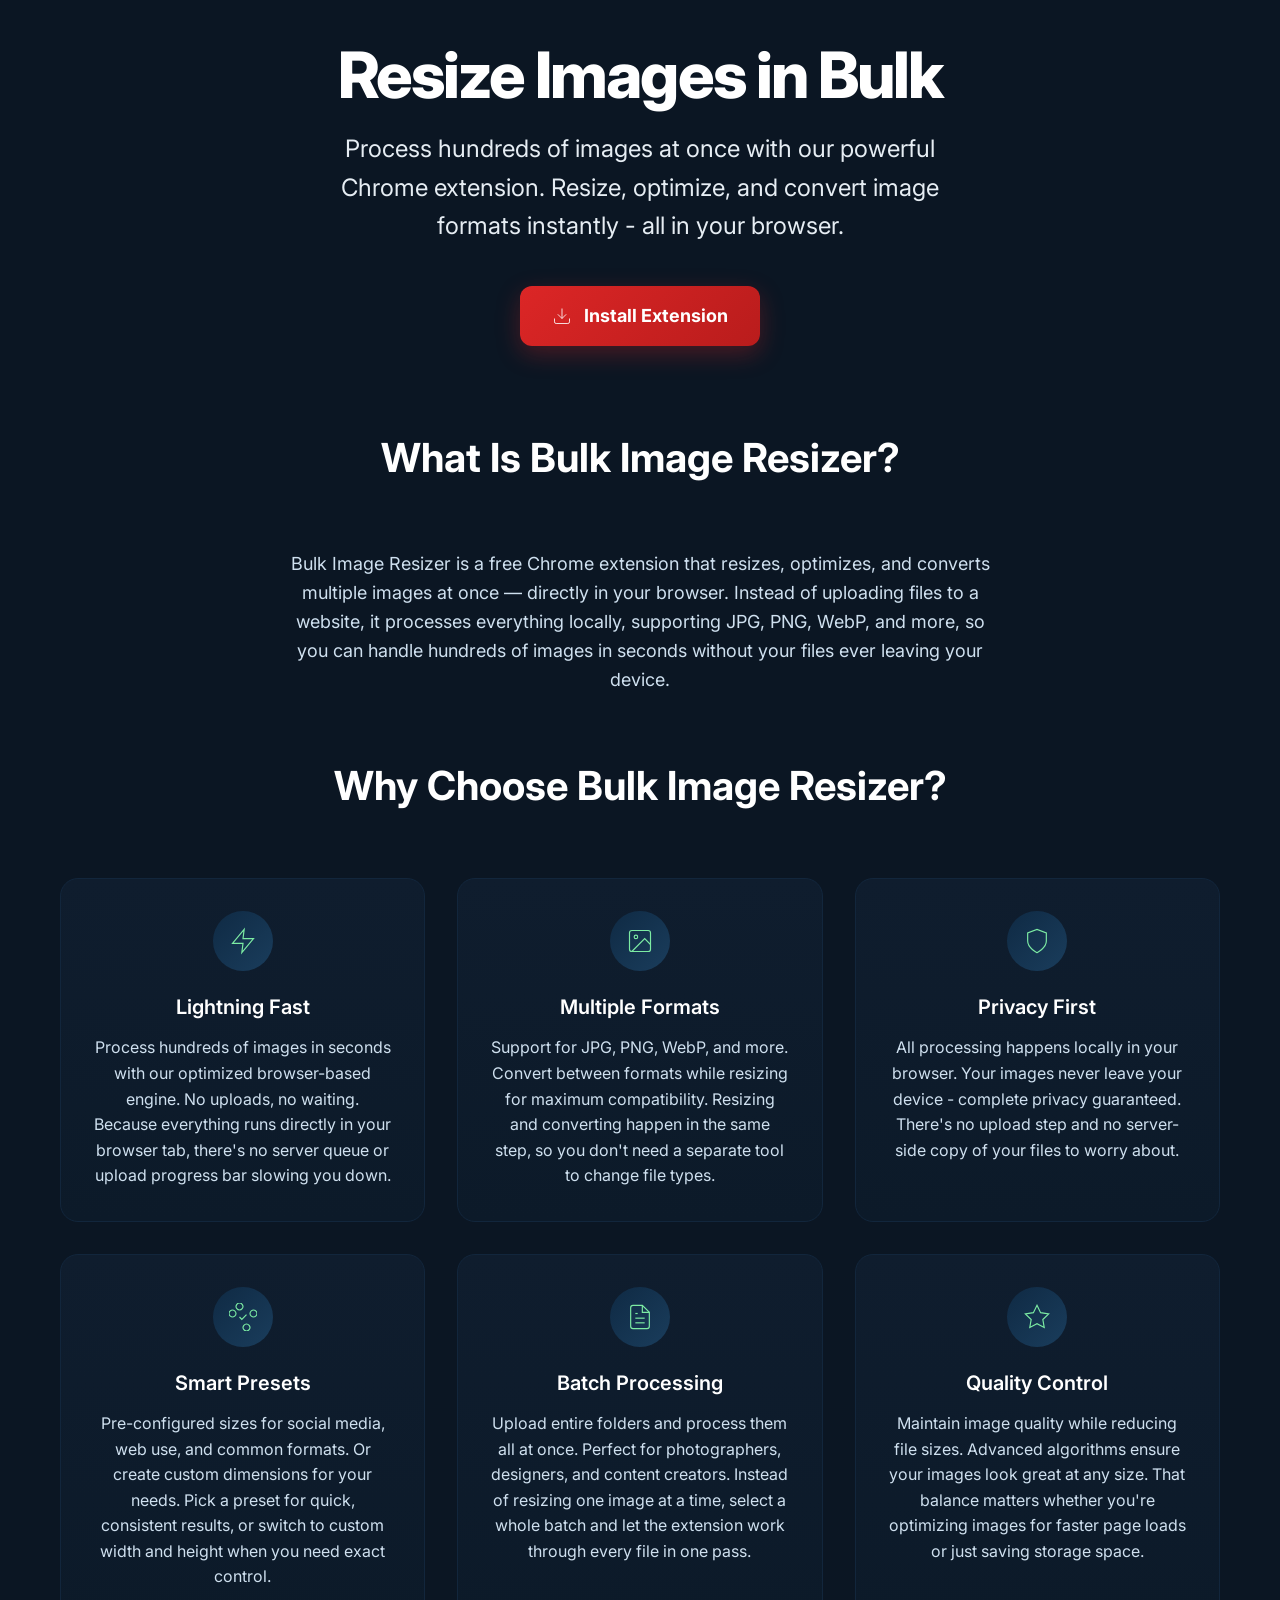
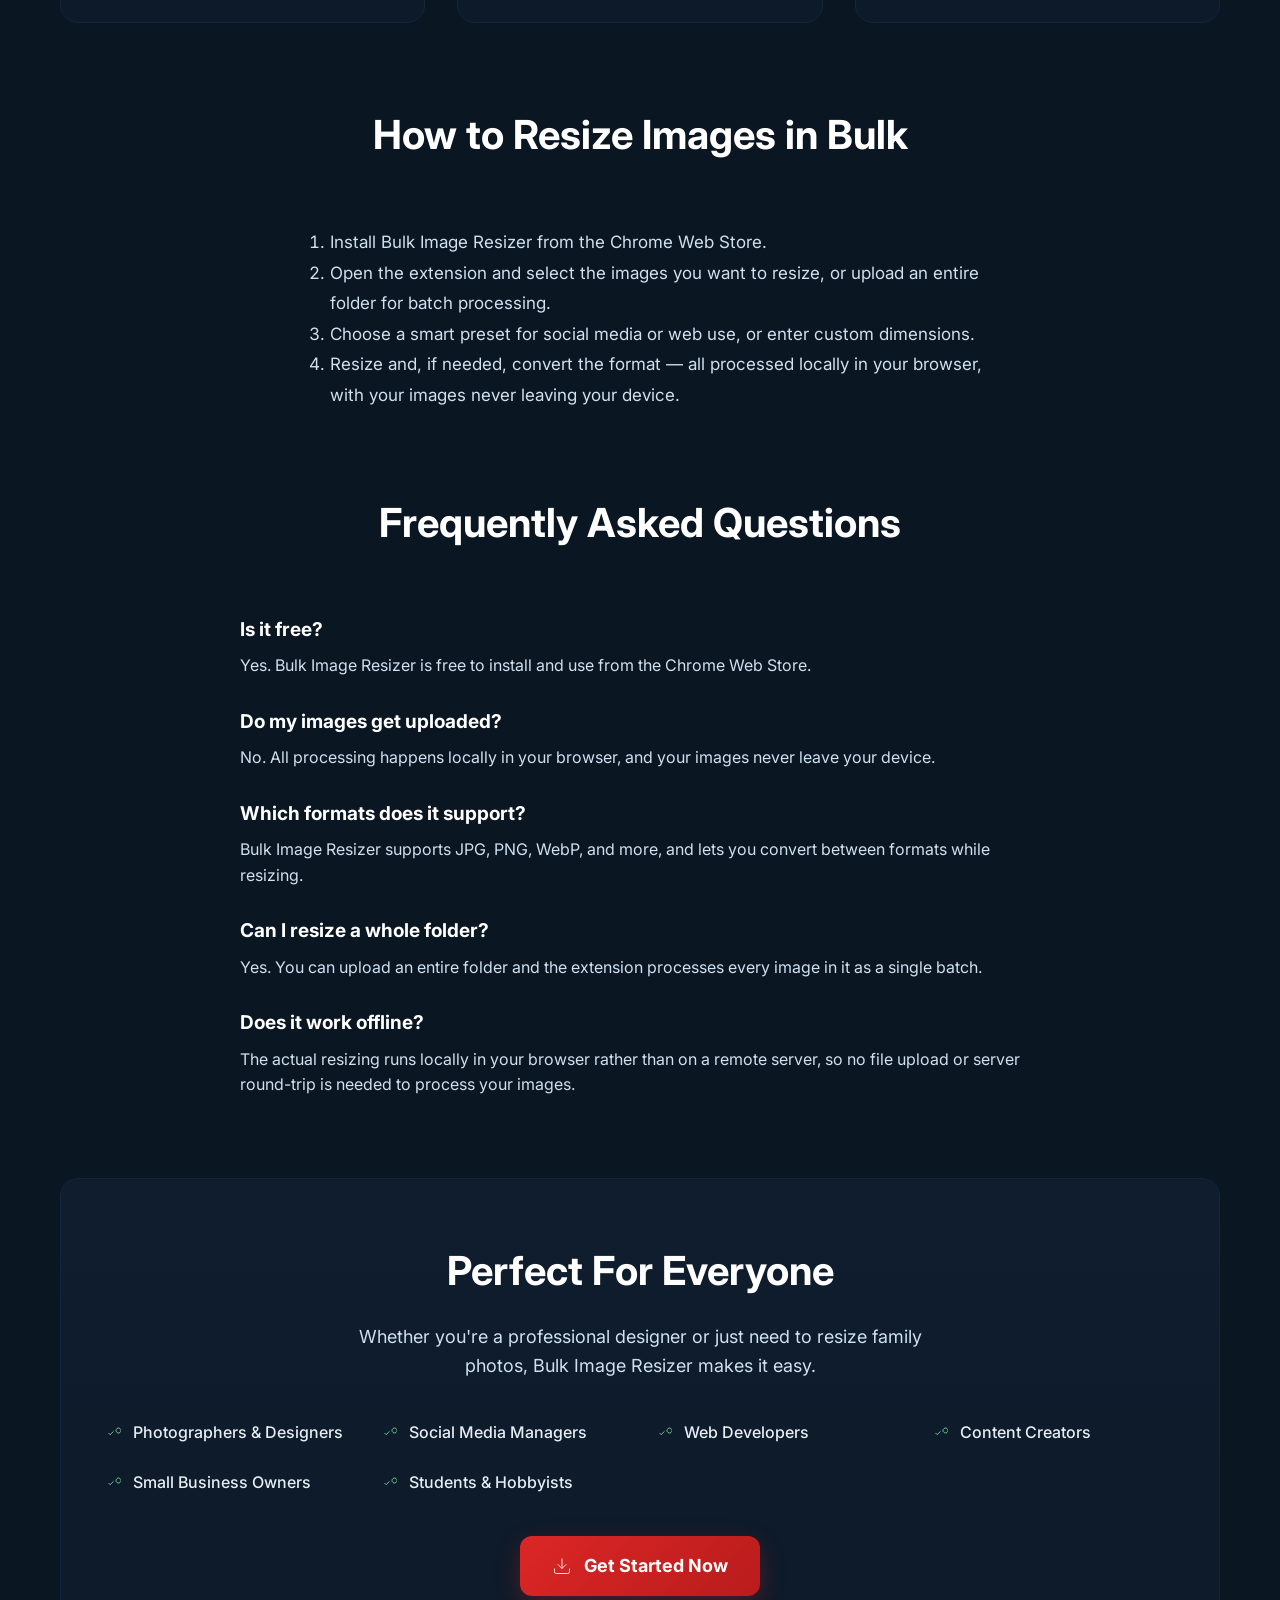
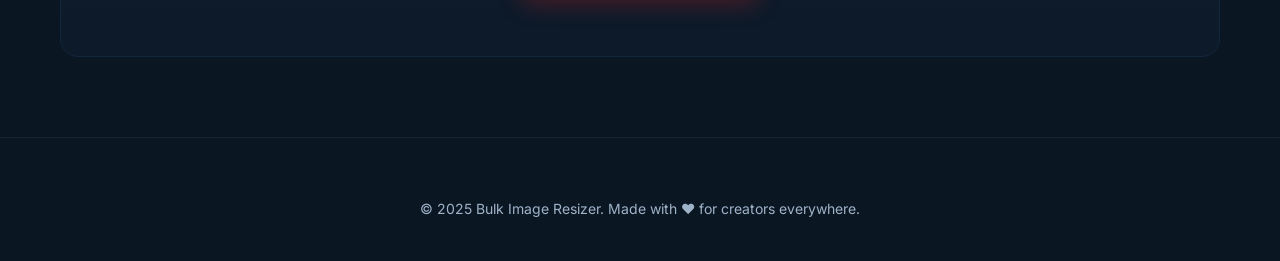
==== index.html @ dc4159f1 "content(seo): add intro answer, how-to steps, FAQ, and expanded feature copy Adds a direct 'What is " ====
<!DOCTYPE html>
<html lang="en">
<head>
  <meta charset="utf-8" />
  <meta name="viewport" content="width=device-width, initial-scale=1" />
  <title>Bulk Image Resizer — Resize Images in Bulk | Chrome Extension</title>
  <meta name="description" content="Resize multiple images at once with Bulk Image Resizer Chrome extension. Batch resize photos, optimize file sizes, and convert formats instantly. Free and easy to use!" />
  <meta name="keywords" content="bulk image resizer, resize images, batch resize, image optimization, photo resizer, chrome extension" />

  <!-- Canonical -->
  <link rel="canonical" href="https://bulk-image-resizer.com/" />

  <!-- Open Graph -->
  <meta property="og:type" content="website" />
  <meta property="og:url" content="https://bulk-image-resizer.com/" />
  <meta property="og:title" content="Bulk Image Resizer — Resize Images in Bulk | Chrome Extension" />
  <meta property="og:description" content="Resize multiple images at once with Bulk Image Resizer Chrome extension. Batch resize photos, optimize file sizes, and convert formats instantly. Free and easy to use!" />
  <meta property="og:image" content="https://bulk-image-resizer.com/Landing_Screen_1.png" />
  <meta property="og:site_name" content="Bulk Image Resizer" />

  <!-- Twitter Card -->
  <meta name="twitter:card" content="summary_large_image" />
  <meta name="twitter:title" content="Bulk Image Resizer — Resize Images in Bulk | Chrome Extension" />
  <meta name="twitter:description" content="Resize multiple images at once with Bulk Image Resizer Chrome extension. Batch resize photos, optimize file sizes, and convert formats instantly. Free and easy to use!" />
  <meta name="twitter:image" content="https://bulk-image-resizer.com/Landing_Screen_1.png" />

  <!-- Structured Data -->
  <script type="application/ld+json">
  {
    "@context": "https://schema.org",
    "@type": "SoftwareApplication",
    "name": "Bulk Image Resizer",
    "url": "https://bulk-image-resizer.com/",
    "applicationCategory": "BrowserApplication",
    "operatingSystem": "Chrome",
    "description": "Resize multiple images at once with Bulk Image Resizer Chrome extension. Batch resize photos, optimize file sizes, and convert formats instantly.",
    "offers": {
      "@type": "Offer",
      "price": "0",
      "priceCurrency": "USD"
    },
    "installUrl": "https://chromewebstore.google.com/detail/bulk-image-resizer/apbofiadpimeihiapjhjcpjjboibkeoh"
  }
  </script>

  <script type="application/ld+json">
  {
    "@context": "https://schema.org",
    "@type": "FAQPage",
    "mainEntity": [
      {
        "@type": "Question",
        "name": "Is Bulk Image Resizer free?",
        "acceptedAnswer": {
          "@type": "Answer",
          "text": "Yes. Bulk Image Resizer is free to install and use from the Chrome Web Store."
        }
      },
      {
        "@type": "Question",
        "name": "Do my images get uploaded anywhere?",
        "acceptedAnswer": {
          "@type": "Answer",
          "text": "No. All processing happens locally in your browser, and your images never leave your device."
        }
      },
      {
        "@type": "Question",
        "name": "Which image formats does it support?",
        "acceptedAnswer": {
          "@type": "Answer",
          "text": "Bulk Image Resizer supports JPG, PNG, WebP, and more, and lets you convert between formats while resizing."
        }
      },
      {
        "@type": "Question",
        "name": "Can I resize a whole folder of images at once?",
        "acceptedAnswer": {
          "@type": "Answer",
          "text": "Yes. You can upload an entire folder and the extension processes every image in it as a single batch."
        }
      },
      {
        "@type": "Question",
        "name": "Does it work offline?",
        "acceptedAnswer": {
          "@type": "Answer",
          "text": "The actual resizing runs locally in your browser rather than on a remote server, so no file upload or server round-trip is needed to process your images."
        }
      }
    ]
  }
  </script>

  <!-- Google Tag Manager -->
  <script>(function(w,d,s,l,i){w[l]=w[l]||[];w[l].push({'gtm.start':
  new Date().getTime(),event:'gtm.js'});var f=d.getElementsByTagName(s)[0],
  j=d.createElement(s),dl=l!='dataLayer'?'&l='+l:'';j.async=true;j.src=
  'https://www.googletagmanager.com/gtm.js?id='+i+dl;f.parentNode.insertBefore(j,f);
  })(window,document,'script','dataLayer','GTM-MJVHKL4W');</script>
  <!-- End Google Tag Manager -->

  <!-- Umami -->
  <script defer src="https://cloud.umami.is/script.js" data-website-id="93c9dfe5-8eb3-4b94-a3b7-7828f1651d2e"></script>
 
  <!-- Favicons -->
  <link rel="icon" type="image/png" href="/favicon-96x96.png" sizes="96x96" />
  <link rel="icon" type="image/svg+xml" href="/favicon.svg" />
  <link rel="shortcut icon" href="/favicon.ico" />
  <link rel="apple-touch-icon" sizes="180x180" href="/apple-touch-icon.png" />
  <link rel="manifest" href="/site.webmanifest" />
  
  <!-- Typography -->
  <link rel="preconnect" href="https://fonts.googleapis.com">
  <link rel="preconnect" href="https://fonts.gstatic.com" crossorigin>
  <link href="https://fonts.googleapis.com/css2?family=Inter:wght@400;500;600;700;800&display=swap" rel="stylesheet">

  <style>
    :root{
      --brand:#0A1625;
      --body:#0b1623;
      --card-bg:#0f1d2e;
      --card-bg-2:#0c1a29;
      --card-border:#12263c;
      --text-hero:#e6edf3;
      --text-muted:#cfe0ef;
      --muted:#9fb3c8;
      --accent:#7ceba3;
      --accent-hover:#6dd49a;
      --radius:18px;
      --shadow:0 24px 60px rgba(0,0,0,.35), 0 3px 10px rgba(0,0,0,.25);
      --shadow-lg:0 32px 80px rgba(0,0,0,.4), 0 4px 16px rgba(0,0,0,.3);
    }

    *{box-sizing:border-box}
    html,body{height:100%}
    body{
      margin:0;
      font-family: Inter, system-ui, -apple-system, "Segoe UI", Roboto, Helvetica, Arial, sans-serif;
      background: var(--body);
      color:#dbe7f3;
      line-height: 1.6;
    }

    .container{
      max-width: 1200px;
      margin: 0 auto;
      padding: 0 20px;
    }

    /* Header */
    .header{
      padding: 40px 0 60px;
      text-align: center;
    }

    .hero{
      margin-bottom: 20px;
    }

    .hero h1{
      font-size: clamp(36px, 6vw, 64px);
      line-height:1.1; 
      letter-spacing:-.03em;
      margin:0 0 20px; 
      font-weight: 800; 
      color:#fff;
      text-wrap: balance;
    }

    .hero p{
      font-size: clamp(18px, 2.5vw, 24px);
      color: var(--text-hero);
      margin: 0 0 40px;
      max-width: 600px;
      margin-left: auto;
      margin-right: auto;
    }

    .cta-button{
      display: inline-flex;
      align-items: center;
      gap: 12px;
      background: linear-gradient(135deg, #dc2626, #b91c1c);
      color: white;
      text-decoration: none;
      font-weight: 700;
      font-size: 18px;
      padding: 16px 32px;
      border-radius: 12px;
      box-shadow: 0 8px 24px rgba(220, 38, 38, .3);
      transition: all 0.3s ease;
      border: none;
      cursor: pointer;
    }

    .cta-button:hover{
      transform: translateY(-2px);
      box-shadow: 0 12px 32px rgba(220, 38, 38, .4);
      background: linear-gradient(135deg, #ef4444, #dc2626);
    }

    .cta-button svg{
      width: 20px;
      height: 20px;
    }

    /* Features Section */
    .features{
      margin: 40px 0 80px;
    }

    .features h2{
      font-size: clamp(28px, 4vw, 40px);
      font-weight: 700;
      text-align: center;
      margin: 0 0 60px;
      color: #fff;
    }

    .features-grid{
      display: grid;
      grid-template-columns: repeat(auto-fit, minmax(300px, 1fr));
      gap: 32px;
      margin-bottom: 60px;
    }

    .feature-card{
      background: linear-gradient(180deg, var(--card-bg), var(--card-bg-2));
      border: 1px solid var(--card-border);
      border-radius: var(--radius);
      padding: 32px;
      text-align: center;
      transition: all 0.3s ease;
    }

    .feature-card:hover{
      transform: translateY(-4px);
      box-shadow: var(--shadow-lg);
    }

    .feature-icon{
      width: 60px;
      height: 60px;
      background: linear-gradient(135deg, #0f2a44, #1a3d5c);
      border-radius: 50%;
      display: flex;
      align-items: center;
      justify-content: center;
      margin: 0 auto 20px;
      color: var(--accent);
    }

    .feature-icon svg{
      width: 28px;
      height: 28px;
    }

    .feature-card h3{
      font-size: 20px;
      font-weight: 600;
      margin: 0 0 12px;
      color: #fff;
    }

    .feature-card p{
      color: var(--text-muted);
      margin: 0;
      font-size: 16px;
    }


    /* Benefits Section */
    .benefits{
      margin: 80px 0;
      background: linear-gradient(180deg, var(--card-bg), var(--card-bg-2));
      border: 1px solid var(--card-border);
      border-radius: var(--radius);
      padding: 60px 40px;
      text-align: center;
    }

    .benefits h2{
      font-size: clamp(28px, 4vw, 40px);
      font-weight: 700;
      margin: 0 0 20px;
      color: #fff;
    }

    .benefits p{
      font-size: 18px;
      color: var(--text-muted);
      margin: 0 0 40px;
      max-width: 600px;
      margin-left: auto;
      margin-right: auto;
    }

    .benefits-list{
      display: grid;
      grid-template-columns: repeat(auto-fit, minmax(250px, 1fr));
      gap: 24px;
      margin-bottom: 40px;
    }

    .benefit-item{
      display: flex;
      align-items: center;
      gap: 12px;
      color: var(--text-hero);
      font-weight: 500;
    }

    .benefit-item svg{
      width: 20px;
      height: 20px;
      color: var(--accent);
      flex-shrink: 0;
    }

    /* Footer */
    .footer{
      text-align: center;
      padding: 60px 0 40px;
      border-top: 1px solid rgba(255,255,255,.06);
      margin-top: 80px;
    }

    .footer p{
      color: var(--muted);
      margin: 0;
      font-size: 14px;
    }

    /* Responsive */
    @media (max-width: 768px) {
      .container{
        padding: 0 16px;
      }
      
      .hero{
        margin-bottom: 60px;
      }
      
      .features, .screenshots, .benefits{
        margin: 60px 0;
      }
      
      .benefits{
        padding: 40px 20px;
      }
      
      .screenshots-grid{
        grid-template-columns: 1fr;
      }
    }
  </style>
</head>
<body>
  <!-- Google Tag Manager (noscript) -->
  <noscript><iframe src="https://www.googletagmanager.com/ns.html?id=GTM-MJVHKL4W"
  height="0" width="0" style="display:none;visibility:hidden"></iframe></noscript>
  <!-- End Google Tag Manager (noscript) -->

  <div class="container">
    <!-- Header -->
    <header class="header">
      <div class="hero">
        <h1>Resize Images in Bulk</h1>
        <p>Process hundreds of images at once with our powerful Chrome extension. Resize, optimize, and convert image formats instantly - all in your browser.</p>
        <a href="https://chromewebstore.google.com/detail/bulk-image-resizer/apbofiadpimeihiapjhjcpjjboibkeoh?hl=en" class="cta-button" target="_blank">
          <svg viewBox="0 0 24 24" fill="none" stroke="currentColor">
            <path d="M21 15v4a2 2 0 0 1-2 2H5a2 2 0 0 1-2-2v-4"/>
            <polyline points="7,10 12,15 17,10"/>
            <line x1="12" y1="15" x2="12" y2="3"/>
          </svg>
          Install Extension
        </a>
      </div>
    </header>

    <!-- What Is Section -->
    <section class="features" style="margin: 0 0 60px;">
      <h2>What Is Bulk Image Resizer?</h2>
      <p style="max-width:700px;margin:0 auto;color:var(--text-muted);font-size:18px;text-align:center;">
        Bulk Image Resizer is a free Chrome extension that resizes, optimizes, and converts multiple images at once — directly in your browser. Instead of uploading files to a website, it processes everything locally, supporting JPG, PNG, WebP, and more, so you can handle hundreds of images in seconds without your files ever leaving your device.
      </p>
    </section>

    <!-- Features Section -->
    <section class="features">
      <h2>Why Choose Bulk Image Resizer?</h2>
      <div class="features-grid">
        <div class="feature-card">
          <div class="feature-icon">
            <svg viewBox="0 0 24 24" fill="none" stroke="currentColor">
              <path d="M13 2L3 14h9l-1 8 10-12h-9l1-8z"/>
            </svg>
          </div>
          <h3>Lightning Fast</h3>
          <p>Process hundreds of images in seconds with our optimized browser-based engine. No uploads, no waiting. Because everything runs directly in your browser tab, there's no server queue or upload progress bar slowing you down.</p>
        </div>
        
        <div class="feature-card">
          <div class="feature-icon">
            <svg viewBox="0 0 24 24" fill="none" stroke="currentColor">
              <rect x="3" y="3" width="18" height="18" rx="2" ry="2"/>
              <circle cx="8.5" cy="8.5" r="1.5"/>
              <polyline points="21,15 16,10 5,21"/>
            </svg>
          </div>
          <h3>Multiple Formats</h3>
          <p>Support for JPG, PNG, WebP, and more. Convert between formats while resizing for maximum compatibility. Resizing and converting happen in the same step, so you don't need a separate tool to change file types.</p>
        </div>
        
        <div class="feature-card">
          <div class="feature-icon">
            <svg viewBox="0 0 24 24" fill="none" stroke="currentColor">
              <path d="M12 22s8-4 8-10V5l-8-3-8 3v7c0 6 8 10 8 10z"/>
            </svg>
          </div>
          <h3>Privacy First</h3>
          <p>All processing happens locally in your browser. Your images never leave your device - complete privacy guaranteed. There's no upload step and no server-side copy of your files to worry about.</p>
        </div>
        
        <div class="feature-card">
          <div class="feature-icon">
            <svg viewBox="0 0 24 24" fill="none" stroke="currentColor">
              <path d="M9 12l2 2 4-4"/>
              <path d="M21 12c-1 0-3-1-3-3s2-3 3-3 3 1 3 3-2 3-3 3"/>
              <path d="M3 12c1 0 3-1 3-3s-2-3-3-3-3 1-3 3 2 3 3 3"/>
              <path d="M12 3c0 1-1 3-3 3s-3-2-3-3 1-3 3-3 3 2 3 3"/>
              <path d="M12 21c0-1 1-3 3-3s3 2 3 3-1 3-3 3-3-2-3-3"/>
            </svg>
          </div>
          <h3>Smart Presets</h3>
          <p>Pre-configured sizes for social media, web use, and common formats. Or create custom dimensions for your needs. Pick a preset for quick, consistent results, or switch to custom width and height when you need exact control.</p>
        </div>
        
        <div class="feature-card">
          <div class="feature-icon">
            <svg viewBox="0 0 24 24" fill="none" stroke="currentColor">
              <path d="M14 2H6a2 2 0 0 0-2 2v16a2 2 0 0 0 2 2h12a2 2 0 0 0 2-2V8z"/>
              <polyline points="14,2 14,8 20,8"/>
              <line x1="16" y1="13" x2="8" y2="13"/>
              <line x1="16" y1="17" x2="8" y2="17"/>
              <polyline points="10,9 9,9 8,9"/>
            </svg>
          </div>
          <h3>Batch Processing</h3>
          <p>Upload entire folders and process them all at once. Perfect for photographers, designers, and content creators. Instead of resizing one image at a time, select a whole batch and let the extension work through every file in one pass.</p>
        </div>
        
        <div class="feature-card">
          <div class="feature-icon">
            <svg viewBox="0 0 24 24" fill="none" stroke="currentColor">
              <path d="M12 2l3.09 6.26L22 9.27l-5 4.87 1.18 6.88L12 17.77l-6.18 3.25L7 14.14 2 9.27l6.91-1.01L12 2z"/>
            </svg>
          </div>
          <h3>Quality Control</h3>
          <p>Maintain image quality while reducing file sizes. Advanced algorithms ensure your images look great at any size. That balance matters whether you're optimizing images for faster page loads or just saving storage space.</p>
        </div>
      </div>
    </section>

    <!-- How It Works Section -->
    <section class="features">
      <h2>How to Resize Images in Bulk</h2>
      <ol style="max-width:700px;margin:0 auto;color:var(--text-muted);font-size:17px;line-height:1.8;">
        <li>Install Bulk Image Resizer from the Chrome Web Store.</li>
        <li>Open the extension and select the images you want to resize, or upload an entire folder for batch processing.</li>
        <li>Choose a smart preset for social media or web use, or enter custom dimensions.</li>
        <li>Resize and, if needed, convert the format — all processed locally in your browser, with your images never leaving your device.</li>
      </ol>
    </section>

    <!-- FAQ Section -->
    <section class="features">
      <h2>Frequently Asked Questions</h2>
      <div style="max-width:800px;margin:0 auto;">
        <div style="margin-bottom:28px;">
          <h3 style="color:#fff;font-size:19px;margin:0 0 8px;">Is it free?</h3>
          <p style="color:var(--text-muted);margin:0;">Yes. Bulk Image Resizer is free to install and use from the Chrome Web Store.</p>
        </div>
        <div style="margin-bottom:28px;">
          <h3 style="color:#fff;font-size:19px;margin:0 0 8px;">Do my images get uploaded?</h3>
          <p style="color:var(--text-muted);margin:0;">No. All processing happens locally in your browser, and your images never leave your device.</p>
        </div>
        <div style="margin-bottom:28px;">
          <h3 style="color:#fff;font-size:19px;margin:0 0 8px;">Which formats does it support?</h3>
          <p style="color:var(--text-muted);margin:0;">Bulk Image Resizer supports JPG, PNG, WebP, and more, and lets you convert between formats while resizing.</p>
        </div>
        <div style="margin-bottom:28px;">
          <h3 style="color:#fff;font-size:19px;margin:0 0 8px;">Can I resize a whole folder?</h3>
          <p style="color:var(--text-muted);margin:0;">Yes. You can upload an entire folder and the extension processes every image in it as a single batch.</p>
        </div>
        <div>
          <h3 style="color:#fff;font-size:19px;margin:0 0 8px;">Does it work offline?</h3>
          <p style="color:var(--text-muted);margin:0;">The actual resizing runs locally in your browser rather than on a remote server, so no file upload or server round-trip is needed to process your images.</p>
        </div>
      </div>
    </section>


    <!-- Benefits Section -->
    <section class="benefits">
      <h2>Perfect For Everyone</h2>
      <p>Whether you're a professional designer or just need to resize family photos, Bulk Image Resizer makes it easy.</p>
      
      <div class="benefits-list">
        <div class="benefit-item">
          <svg viewBox="0 0 24 24" fill="none" stroke="currentColor">
            <path d="M9 12l2 2 4-4"/>
            <path d="M21 12c-1 0-3-1-3-3s2-3 3-3 3 1 3 3-2 3-3 3"/>
          </svg>
          <span>Photographers & Designers</span>
        </div>
        <div class="benefit-item">
          <svg viewBox="0 0 24 24" fill="none" stroke="currentColor">
            <path d="M9 12l2 2 4-4"/>
            <path d="M21 12c-1 0-3-1-3-3s2-3 3-3 3 1 3 3-2 3-3 3"/>
          </svg>
          <span>Social Media Managers</span>
        </div>
        <div class="benefit-item">
          <svg viewBox="0 0 24 24" fill="none" stroke="currentColor">
            <path d="M9 12l2 2 4-4"/>
            <path d="M21 12c-1 0-3-1-3-3s2-3 3-3 3 1 3 3-2 3-3 3"/>
          </svg>
          <span>Web Developers</span>
        </div>
        <div class="benefit-item">
          <svg viewBox="0 0 24 24" fill="none" stroke="currentColor">
            <path d="M9 12l2 2 4-4"/>
            <path d="M21 12c-1 0-3-1-3-3s2-3 3-3 3 1 3 3-2 3-3 3"/>
          </svg>
          <span>Content Creators</span>
        </div>
        <div class="benefit-item">
          <svg viewBox="0 0 24 24" fill="none" stroke="currentColor">
            <path d="M9 12l2 2 4-4"/>
            <path d="M21 12c-1 0-3-1-3-3s2-3 3-3 3 1 3 3-2 3-3 3"/>
          </svg>
          <span>Small Business Owners</span>
        </div>
        <div class="benefit-item">
          <svg viewBox="0 0 24 24" fill="none" stroke="currentColor">
            <path d="M9 12l2 2 4-4"/>
            <path d="M21 12c-1 0-3-1-3-3s2-3 3-3 3 1 3 3-2 3-3 3"/>
          </svg>
          <span>Students & Hobbyists</span>
        </div>
      </div>
      
      <a href="https://chromewebstore.google.com/detail/bulk-image-resizer/apbofiadpimeihiapjhjcpjjboibkeoh?hl=en" class="cta-button" target="_blank">
        <svg viewBox="0 0 24 24" fill="none" stroke="currentColor">
          <path d="M21 15v4a2 2 0 0 1-2 2H5a2 2 0 0 1-2-2v-4"/>
          <polyline points="7,10 12,15 17,10"/>
          <line x1="12" y1="15" x2="12" y2="3"/>
        </svg>
        Get Started Now
      </a>
    </section>
  </div>

  <!-- Footer -->
  <footer class="footer">
    <div class="container">
      <p>© 2025 Bulk Image Resizer. Made with ❤️ for creators everywhere.</p>
    </div>
  </footer>

</body>
</html>
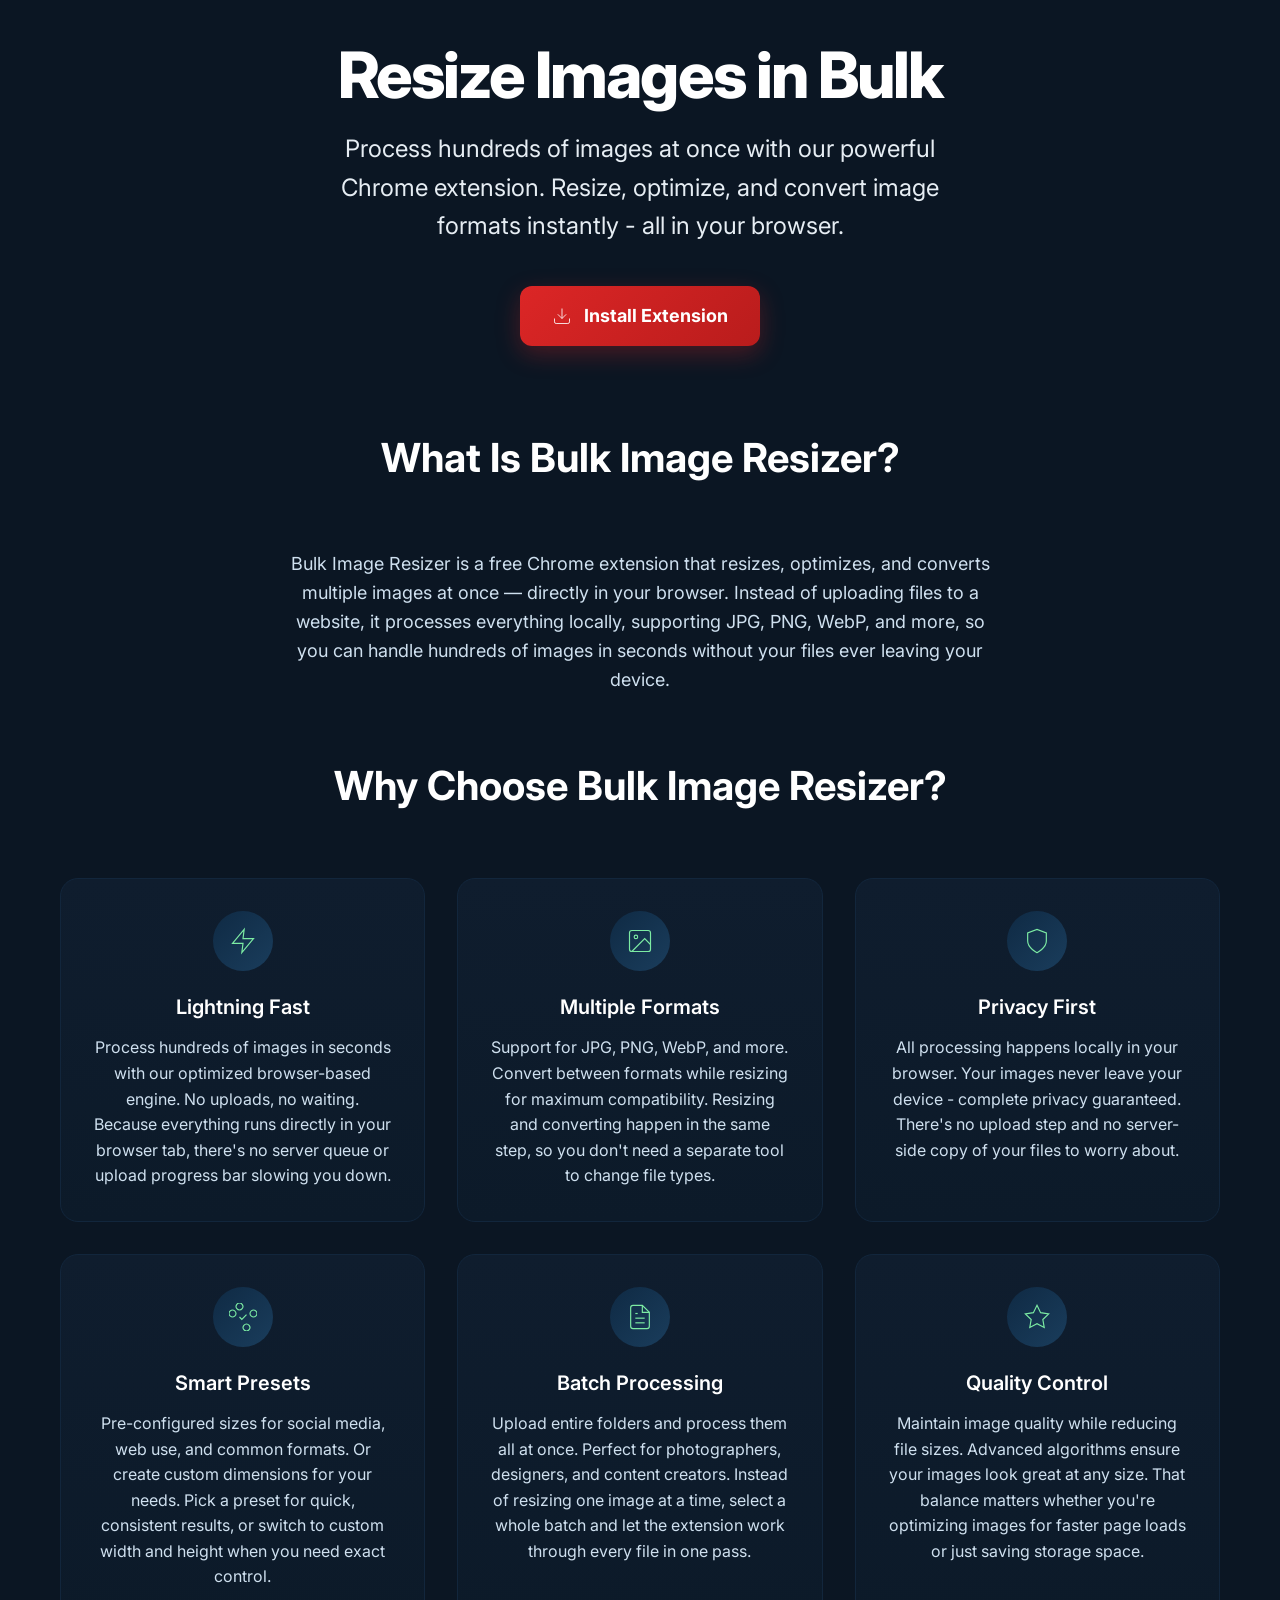
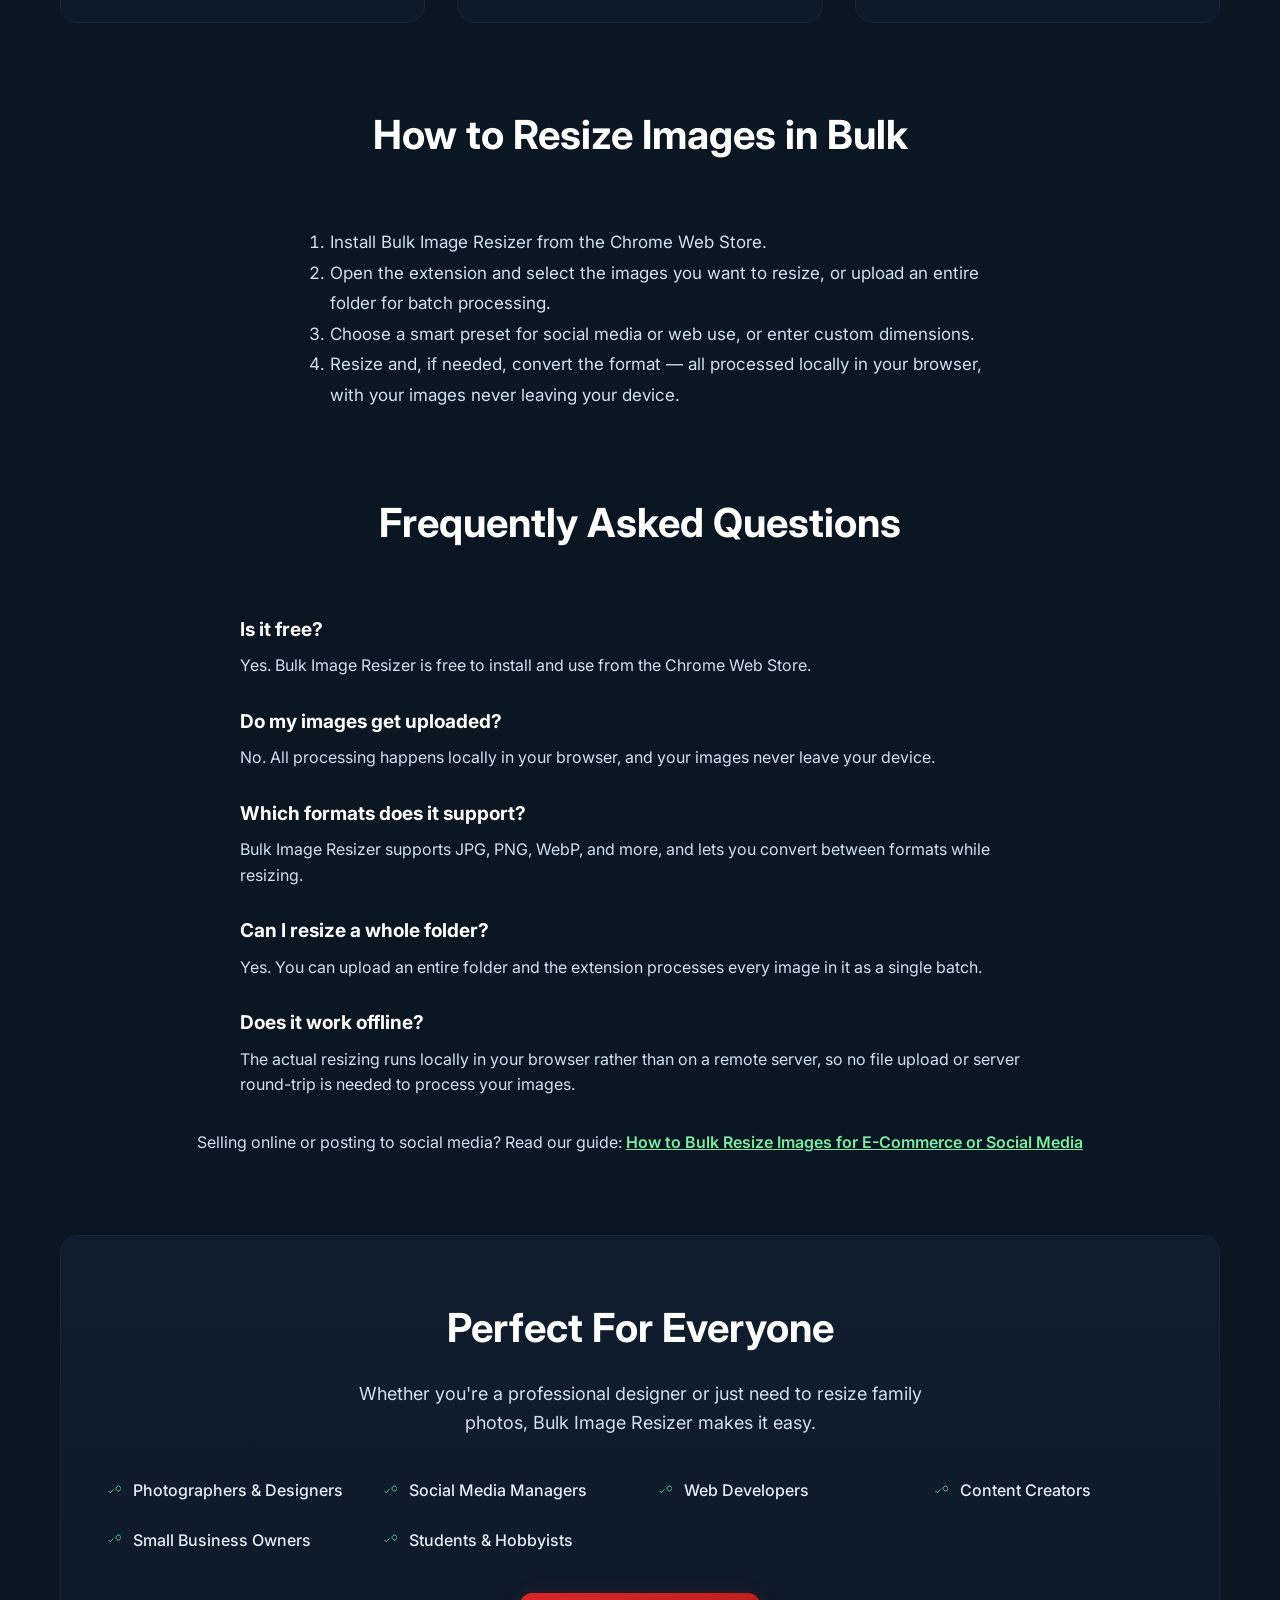
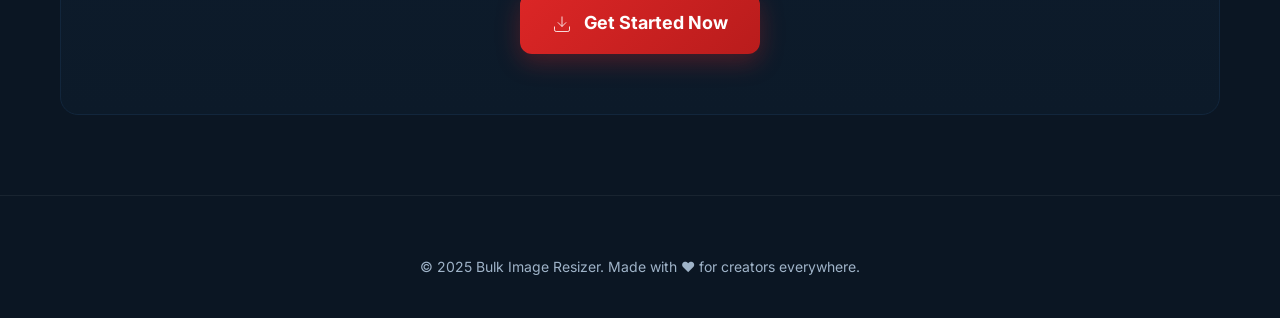
==== commit d7396962: "feat(seo): add e-commerce/social-media bulk-resize guide page New standalone /guide/ page targeting " ====
--- a/index.html
+++ b/index.html
@@ -499,6 +499,10 @@
           <p style="color:var(--text-muted);margin:0;">The actual resizing runs locally in your browser rather than on a remote server, so no file upload or server round-trip is needed to process your images.</p>
         </div>
       </div>
+      <p style="text-align:center;margin-top:32px;color:var(--text-muted);">
+        Selling online or posting to social media? Read our guide:
+        <a href="/guide/" style="color:var(--accent);font-weight:600;">How to Bulk Resize Images for E-Commerce or Social Media</a>
+      </p>
     </section>
 
 
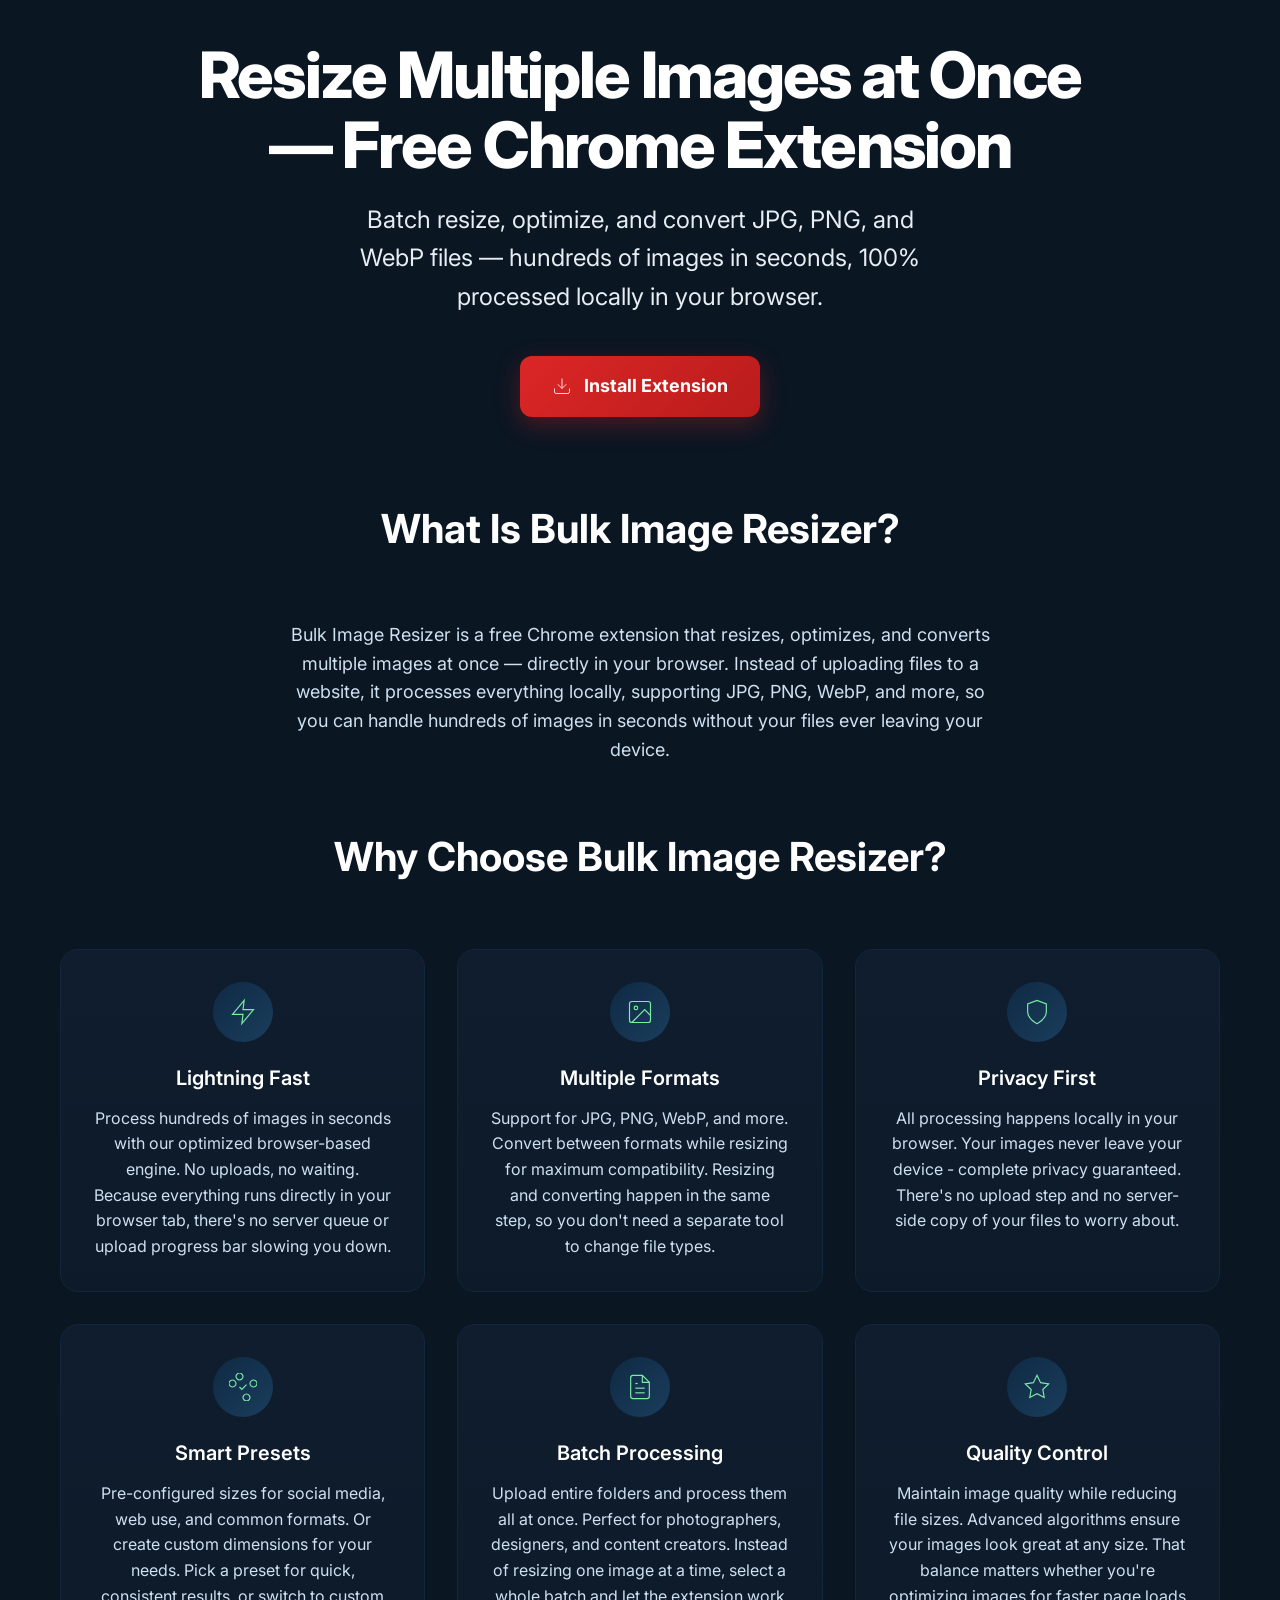
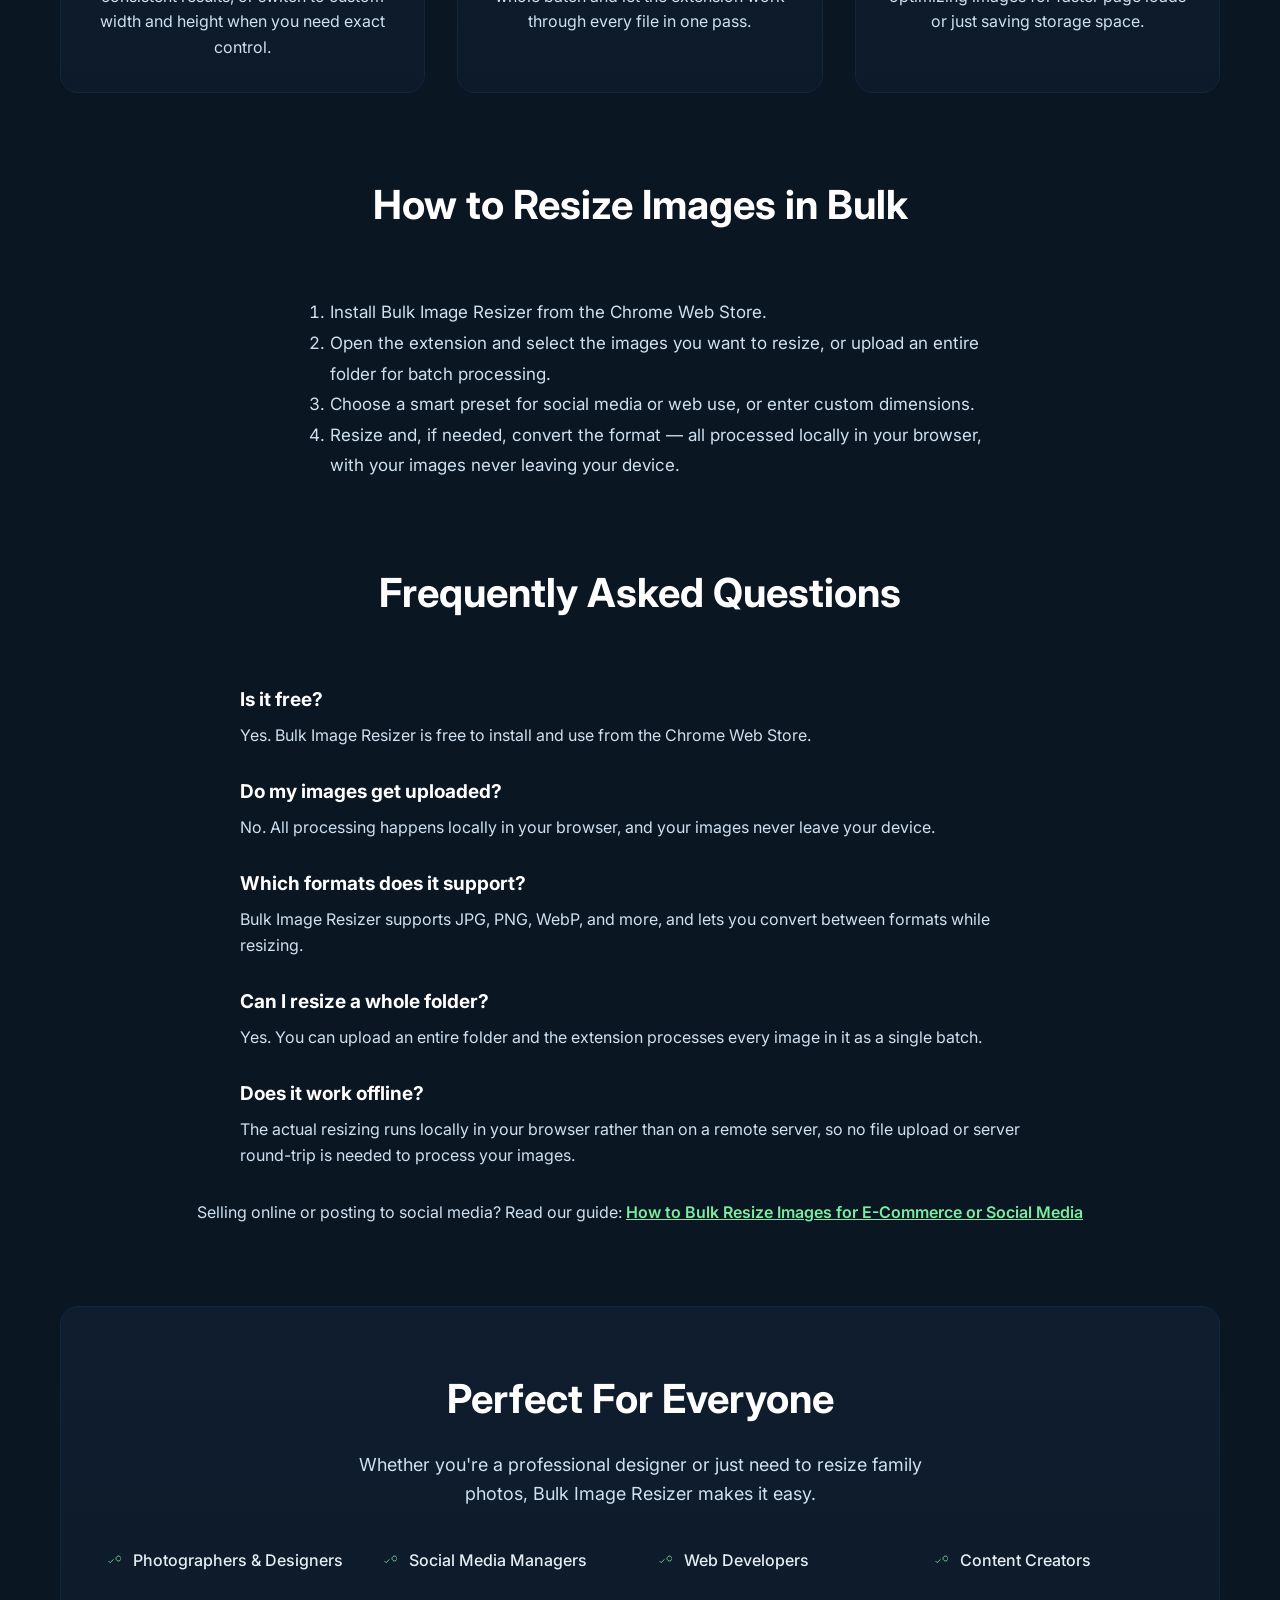
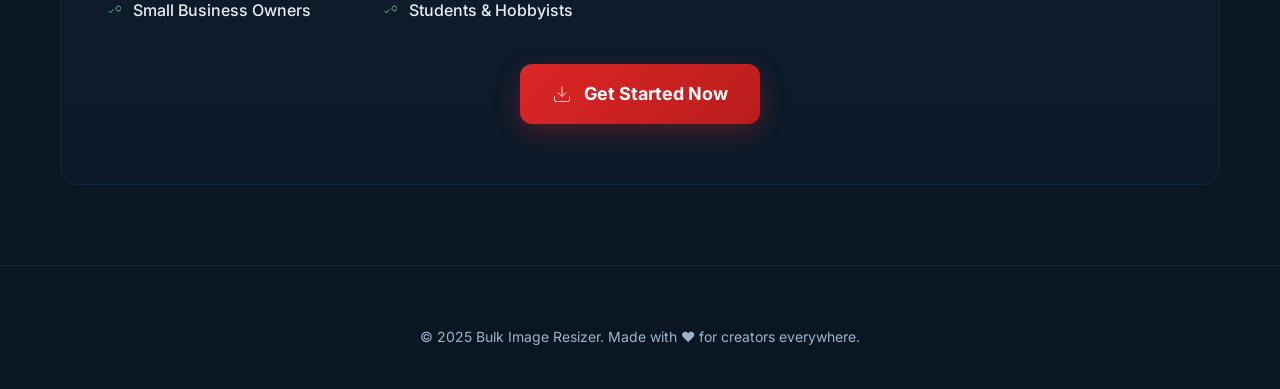
==== commit dc232278: "Apply hero headline/subhead from SEO content brief (keyword-tightened)" ====
--- a/index.html
+++ b/index.html
@@ -366,8 +366,8 @@
     <!-- Header -->
     <header class="header">
       <div class="hero">
-        <h1>Resize Images in Bulk</h1>
-        <p>Process hundreds of images at once with our powerful Chrome extension. Resize, optimize, and convert image formats instantly - all in your browser.</p>
+        <h1>Resize Multiple Images at Once — Free Chrome Extension</h1>
+        <p>Batch resize, optimize, and convert JPG, PNG, and WebP files — hundreds of images in seconds, 100% processed locally in your browser.</p>
         <a href="https://chromewebstore.google.com/detail/bulk-image-resizer/apbofiadpimeihiapjhjcpjjboibkeoh?hl=en" class="cta-button" target="_blank">
           <svg viewBox="0 0 24 24" fill="none" stroke="currentColor">
             <path d="M21 15v4a2 2 0 0 1-2 2H5a2 2 0 0 1-2-2v-4"/>
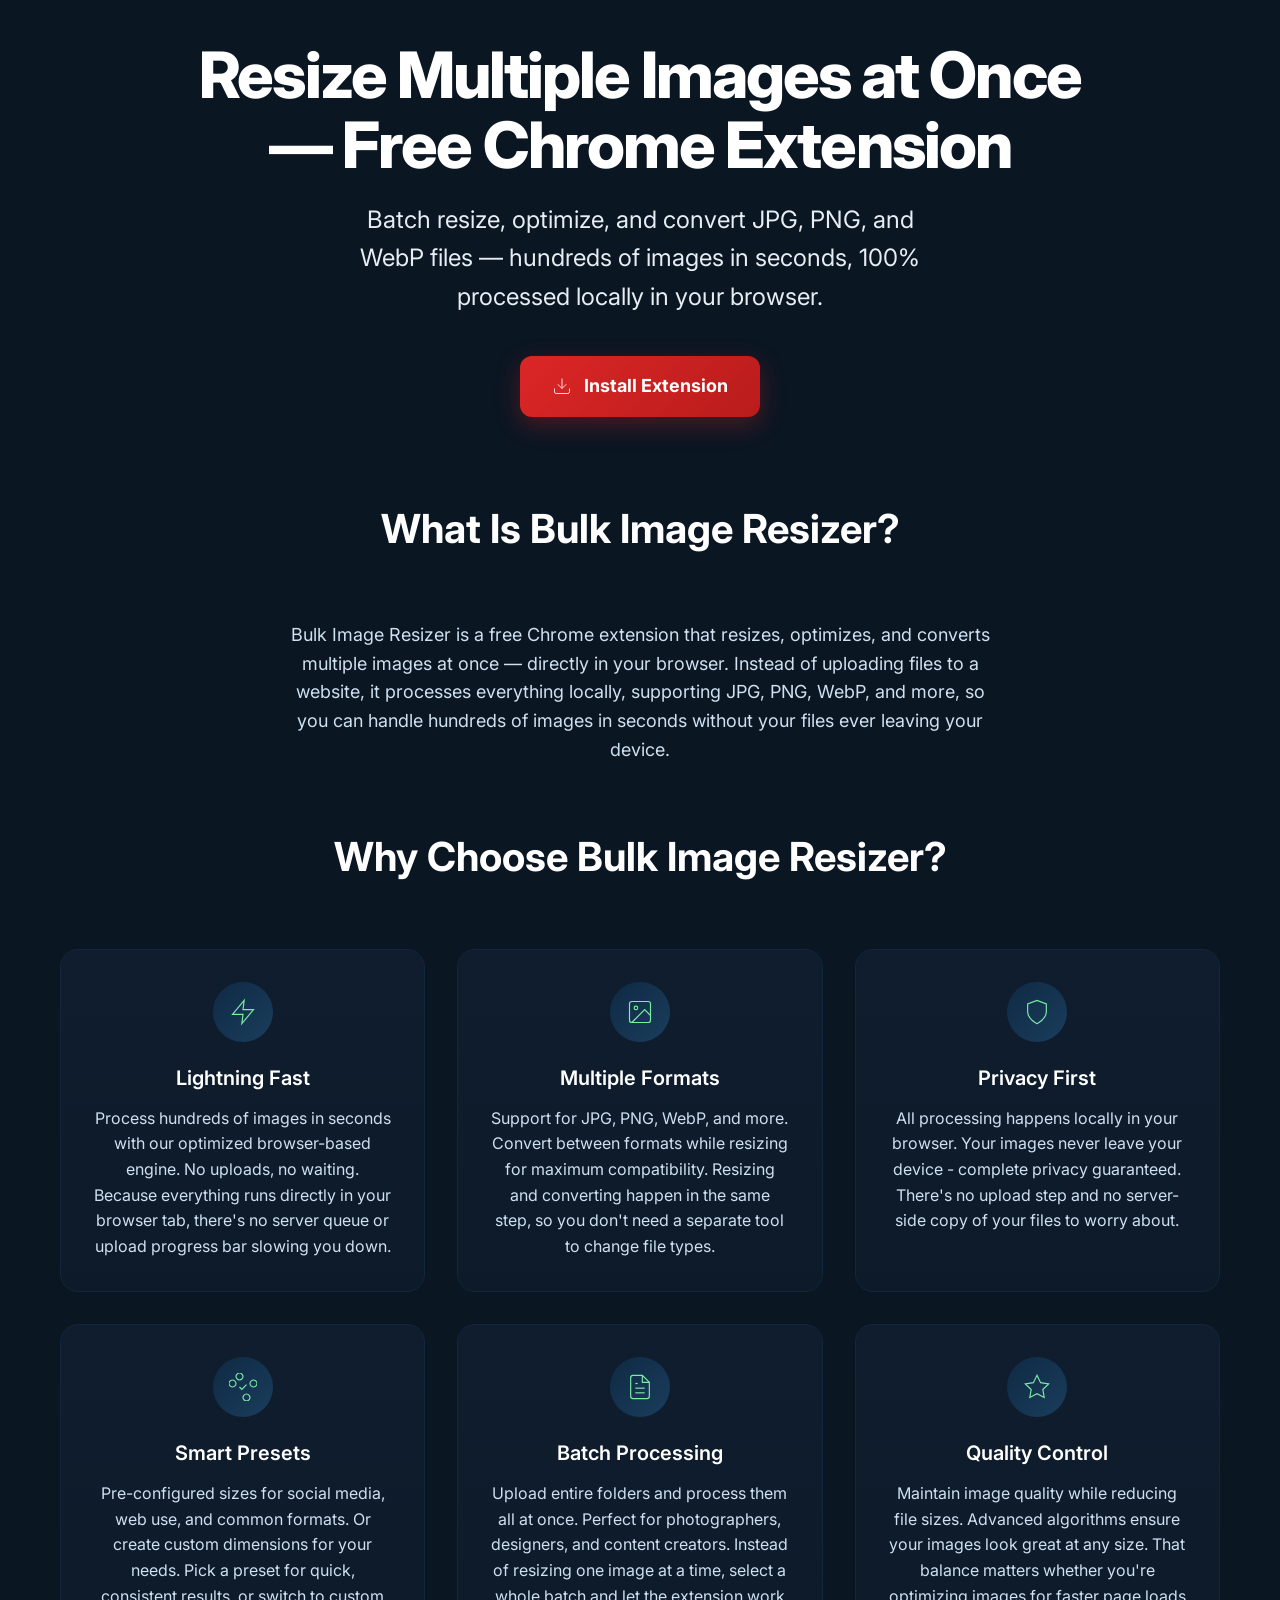
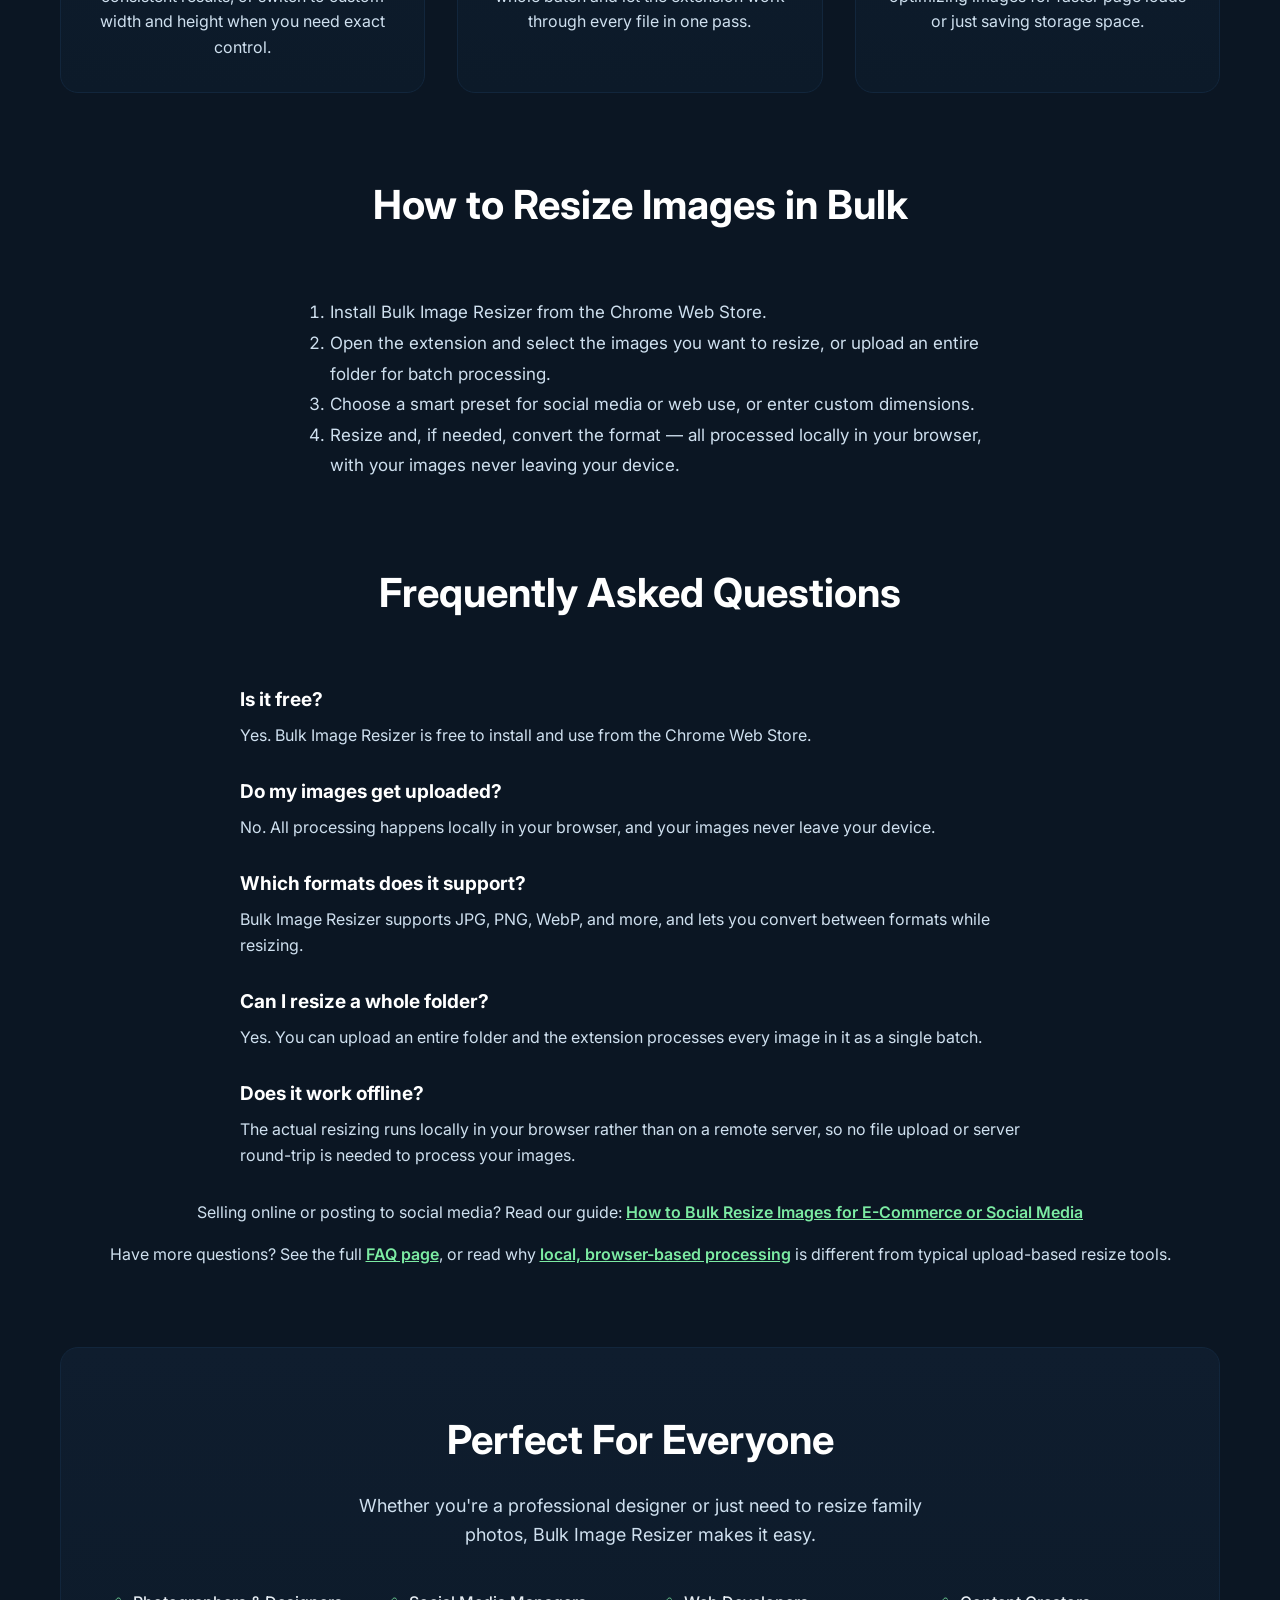
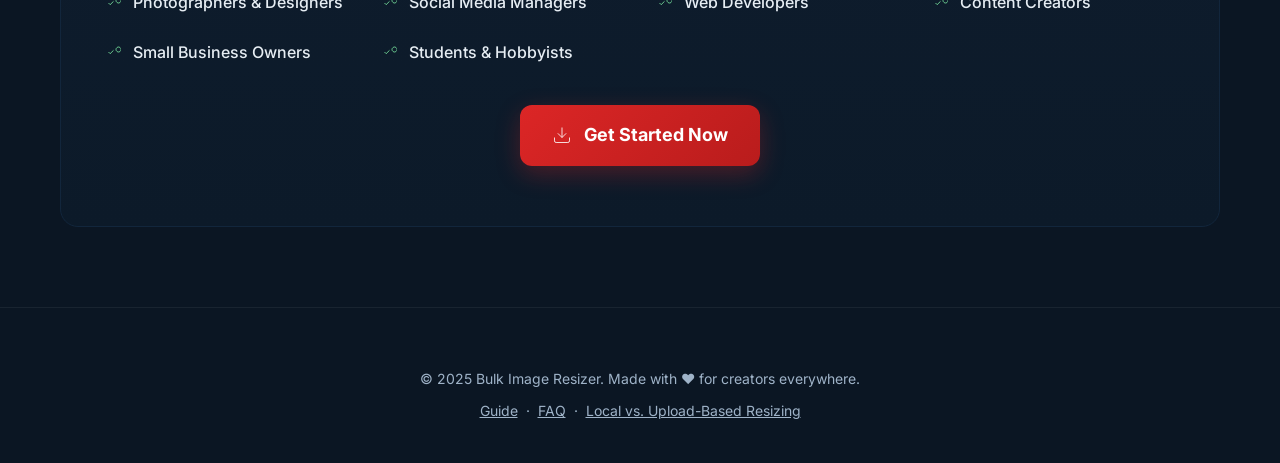
==== commit ff11c541: "feat(seo): add standalone FAQ page and local-vs-upload comparison page - New /faq/ page: expands hom" ====
--- a/index.html
+++ b/index.html
@@ -332,6 +332,8 @@
       font-size: 14px;
     }
 
+    .footer a{ color: var(--muted); }
+
     /* Responsive */
     @media (max-width: 768px) {
       .container{
@@ -503,6 +505,10 @@
         Selling online or posting to social media? Read our guide:
         <a href="/guide/" style="color:var(--accent);font-weight:600;">How to Bulk Resize Images for E-Commerce or Social Media</a>
       </p>
+      <p style="text-align:center;margin-top:12px;color:var(--text-muted);">
+        Have more questions? See the full <a href="/faq/" style="color:var(--accent);font-weight:600;">FAQ page</a>, or read why
+        <a href="/local-processing/" style="color:var(--accent);font-weight:600;">local, browser-based processing</a> is different from typical upload-based resize tools.
+      </p>
     </section>
 
 
@@ -571,6 +577,9 @@
   <footer class="footer">
     <div class="container">
       <p>© 2025 Bulk Image Resizer. Made with ❤️ for creators everywhere.</p>
+      <p style="margin-top:10px;">
+        <a href="/guide/">Guide</a> &nbsp;·&nbsp; <a href="/faq/">FAQ</a> &nbsp;·&nbsp; <a href="/local-processing/">Local vs. Upload-Based Resizing</a>
+      </p>
     </div>
   </footer>
 
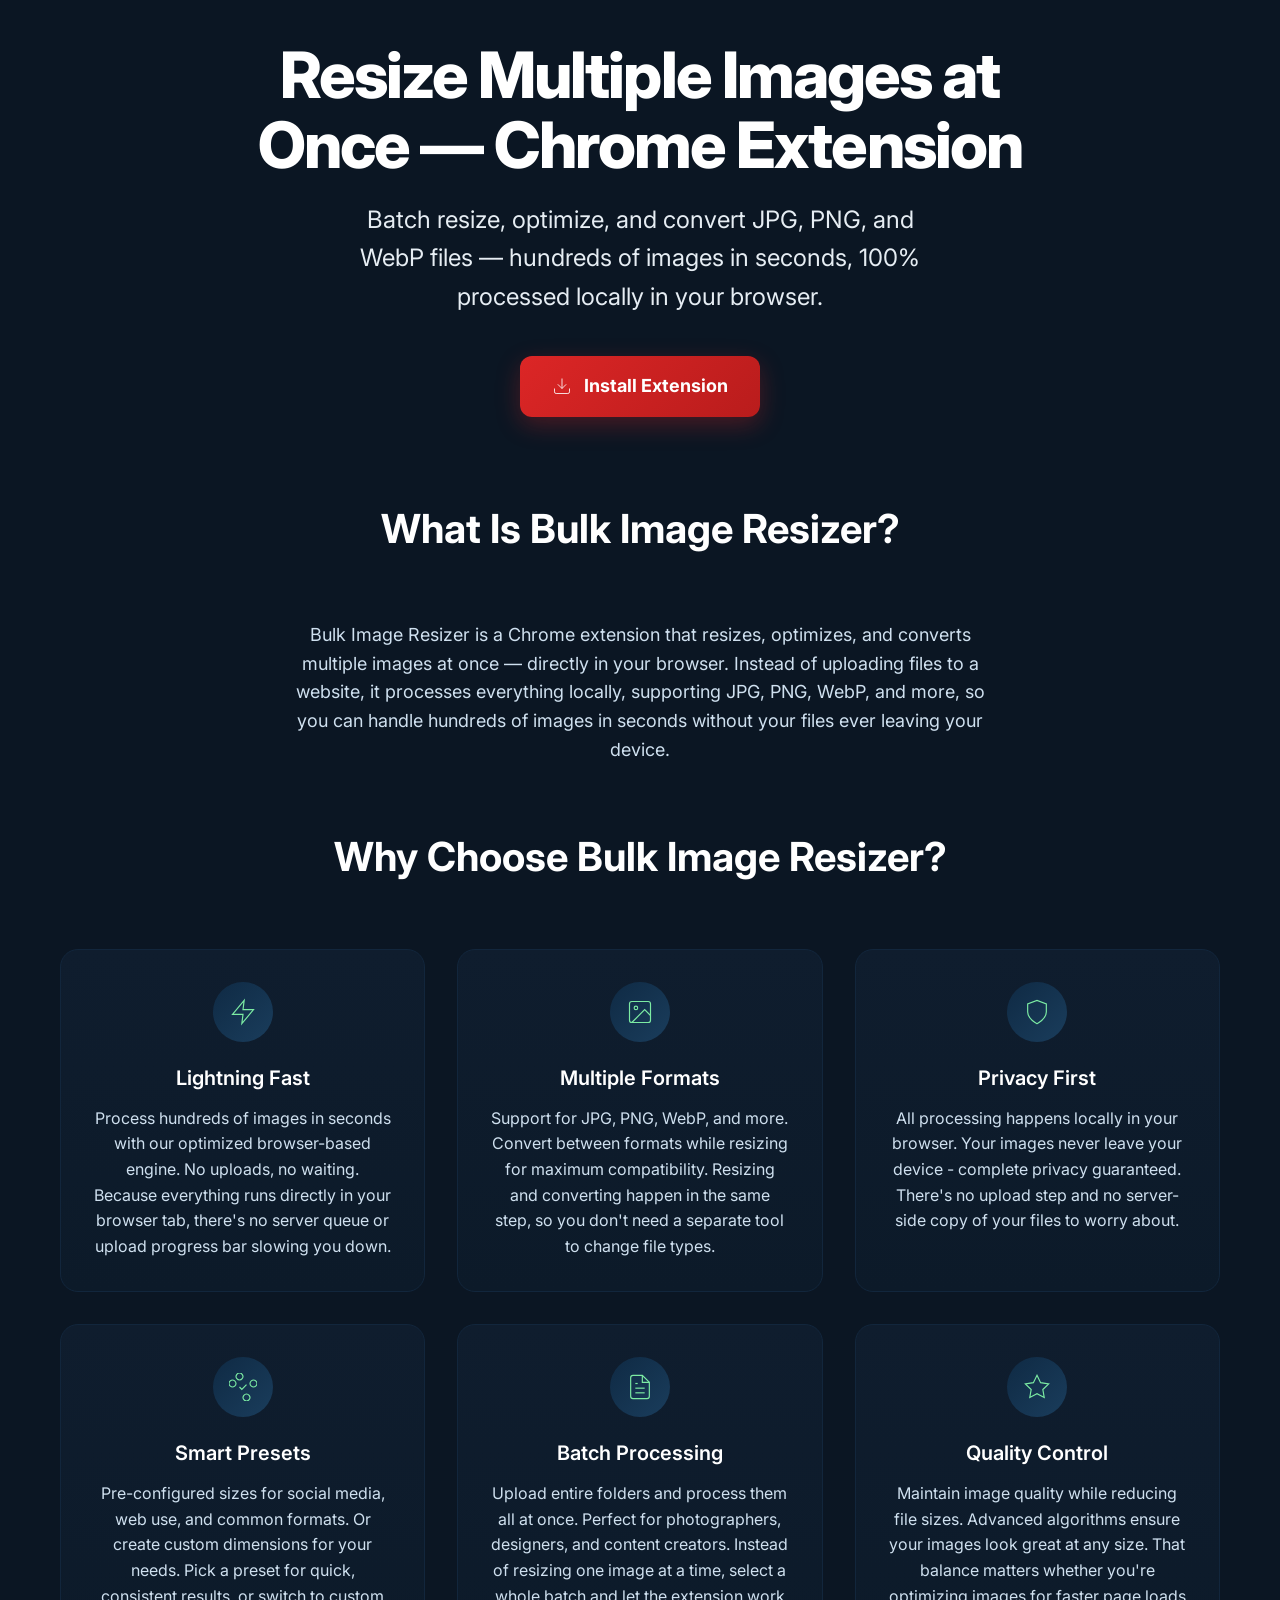
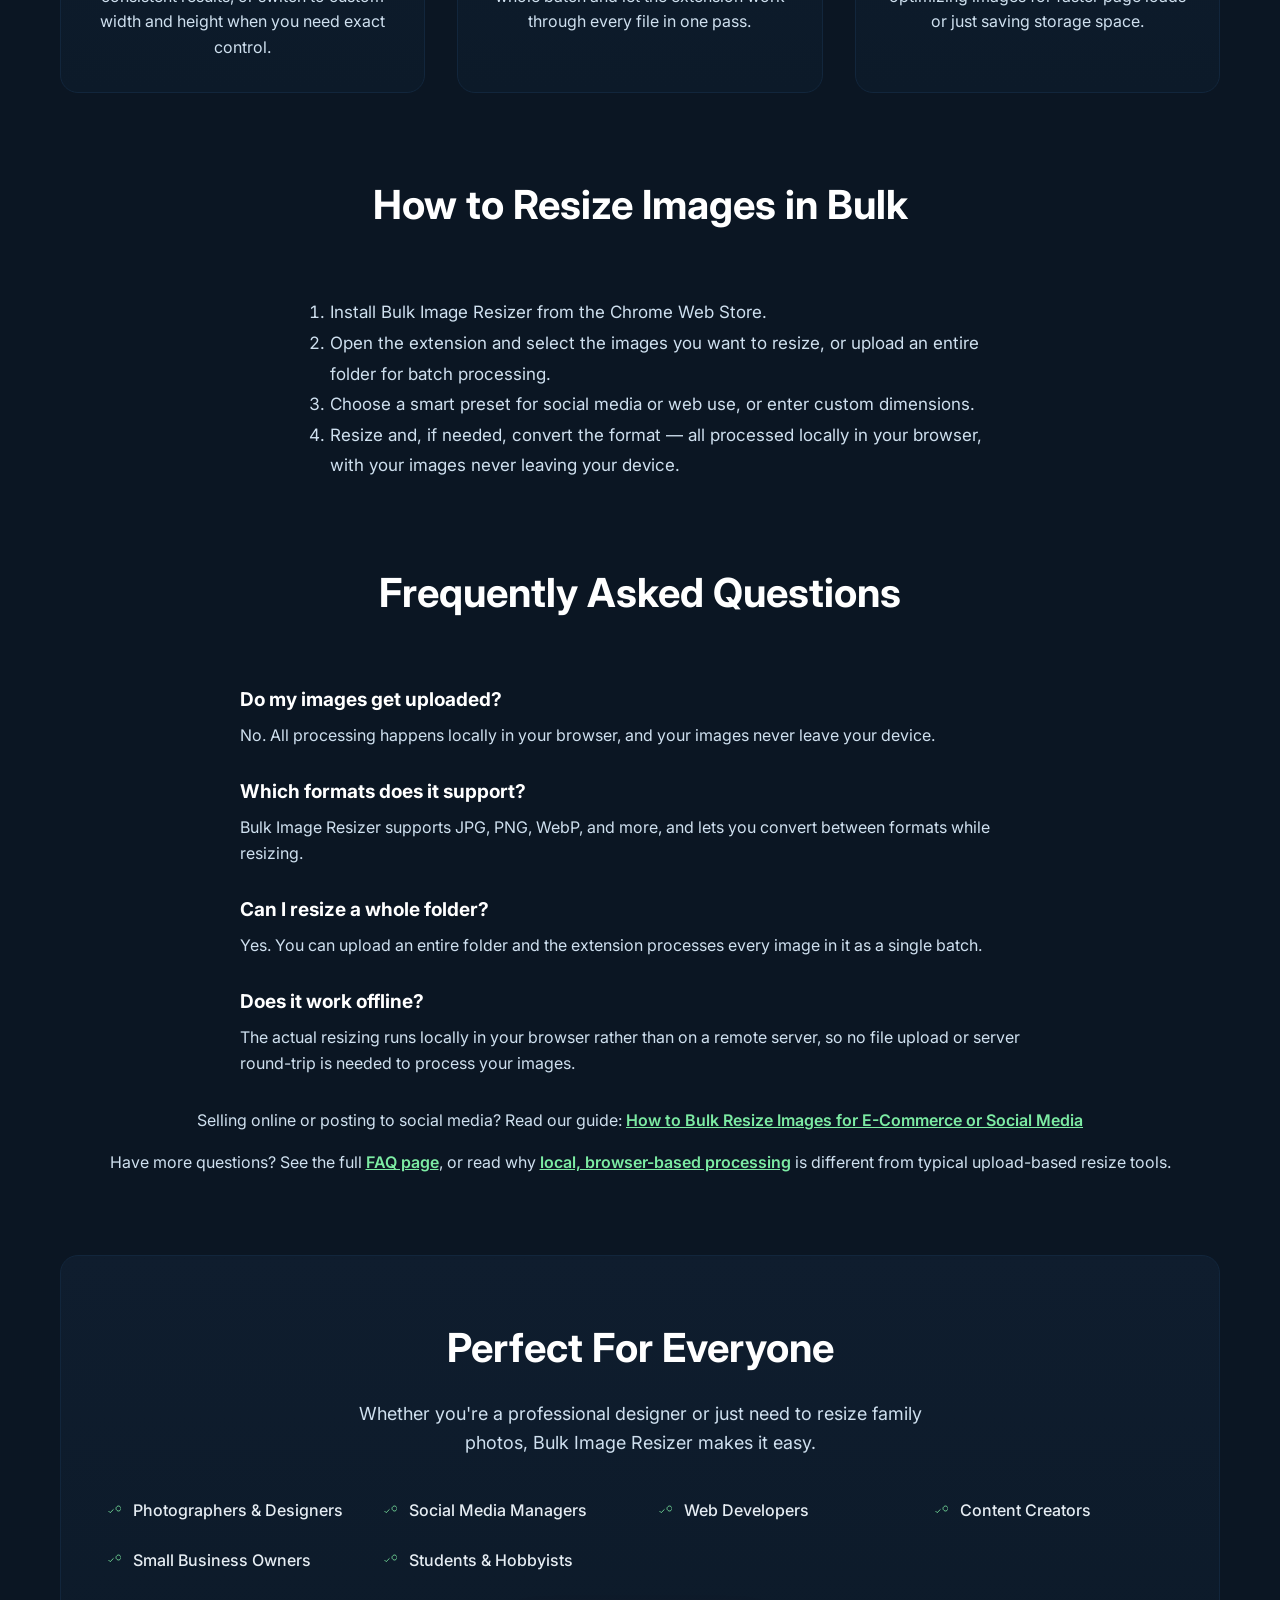
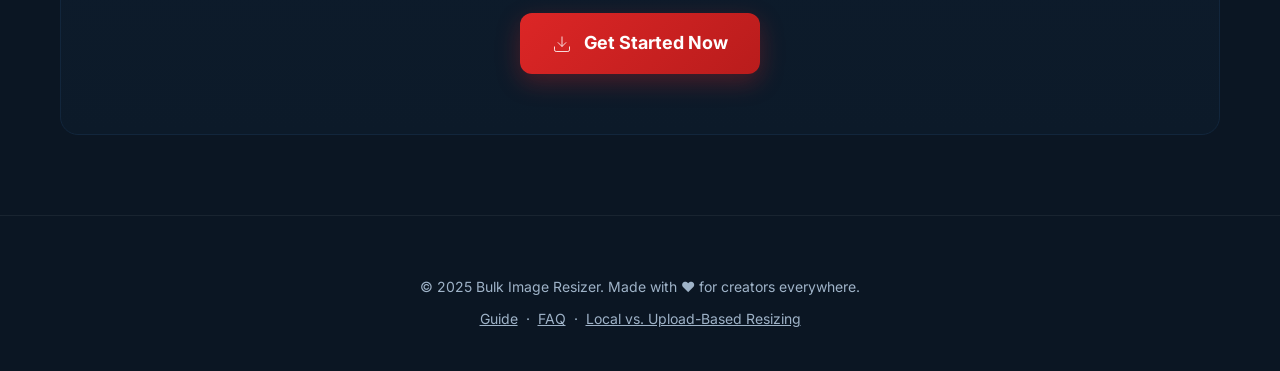
==== commit a5c30185: "fix(pricing): remove free-product claims ahead of paid pricing change Bulk Image Resizer is moving f" ====
--- a/index.html
+++ b/index.html
@@ -4,7 +4,7 @@
   <meta charset="utf-8" />
   <meta name="viewport" content="width=device-width, initial-scale=1" />
   <title>Bulk Image Resizer — Resize Images in Bulk | Chrome Extension</title>
-  <meta name="description" content="Resize multiple images at once with Bulk Image Resizer Chrome extension. Batch resize photos, optimize file sizes, and convert formats instantly. Free and easy to use!" />
+  <meta name="description" content="Resize multiple images at once with Bulk Image Resizer Chrome extension. Batch resize photos, optimize file sizes, and convert formats instantly. Easy to use!" />
   <meta name="keywords" content="bulk image resizer, resize images, batch resize, image optimization, photo resizer, chrome extension" />
 
   <!-- Canonical -->
@@ -14,14 +14,14 @@
   <meta property="og:type" content="website" />
   <meta property="og:url" content="https://bulk-image-resizer.com/" />
   <meta property="og:title" content="Bulk Image Resizer — Resize Images in Bulk | Chrome Extension" />
-  <meta property="og:description" content="Resize multiple images at once with Bulk Image Resizer Chrome extension. Batch resize photos, optimize file sizes, and convert formats instantly. Free and easy to use!" />
+  <meta property="og:description" content="Resize multiple images at once with Bulk Image Resizer Chrome extension. Batch resize photos, optimize file sizes, and convert formats instantly. Easy to use!" />
   <meta property="og:image" content="https://bulk-image-resizer.com/Landing_Screen_1.png" />
   <meta property="og:site_name" content="Bulk Image Resizer" />
 
   <!-- Twitter Card -->
   <meta name="twitter:card" content="summary_large_image" />
   <meta name="twitter:title" content="Bulk Image Resizer — Resize Images in Bulk | Chrome Extension" />
-  <meta name="twitter:description" content="Resize multiple images at once with Bulk Image Resizer Chrome extension. Batch resize photos, optimize file sizes, and convert formats instantly. Free and easy to use!" />
+  <meta name="twitter:description" content="Resize multiple images at once with Bulk Image Resizer Chrome extension. Batch resize photos, optimize file sizes, and convert formats instantly. Easy to use!" />
   <meta name="twitter:image" content="https://bulk-image-resizer.com/Landing_Screen_1.png" />
 
   <!-- Structured Data -->
@@ -34,11 +34,6 @@
     "applicationCategory": "BrowserApplication",
     "operatingSystem": "Chrome",
     "description": "Resize multiple images at once with Bulk Image Resizer Chrome extension. Batch resize photos, optimize file sizes, and convert formats instantly.",
-    "offers": {
-      "@type": "Offer",
-      "price": "0",
-      "priceCurrency": "USD"
-    },
     "installUrl": "https://chromewebstore.google.com/detail/bulk-image-resizer/apbofiadpimeihiapjhjcpjjboibkeoh"
   }
   </script>
@@ -48,14 +43,6 @@
     "@context": "https://schema.org",
     "@type": "FAQPage",
     "mainEntity": [
-      {
-        "@type": "Question",
-        "name": "Is Bulk Image Resizer free?",
-        "acceptedAnswer": {
-          "@type": "Answer",
-          "text": "Yes. Bulk Image Resizer is free to install and use from the Chrome Web Store."
-        }
-      },
       {
         "@type": "Question",
         "name": "Do my images get uploaded anywhere?",
@@ -368,7 +355,7 @@
     <!-- Header -->
     <header class="header">
       <div class="hero">
-        <h1>Resize Multiple Images at Once — Free Chrome Extension</h1>
+        <h1>Resize Multiple Images at Once — Chrome Extension</h1>
         <p>Batch resize, optimize, and convert JPG, PNG, and WebP files — hundreds of images in seconds, 100% processed locally in your browser.</p>
         <a href="https://chromewebstore.google.com/detail/bulk-image-resizer/apbofiadpimeihiapjhjcpjjboibkeoh?hl=en" class="cta-button" target="_blank">
           <svg viewBox="0 0 24 24" fill="none" stroke="currentColor">
@@ -385,7 +372,7 @@
     <section class="features" style="margin: 0 0 60px;">
       <h2>What Is Bulk Image Resizer?</h2>
       <p style="max-width:700px;margin:0 auto;color:var(--text-muted);font-size:18px;text-align:center;">
-        Bulk Image Resizer is a free Chrome extension that resizes, optimizes, and converts multiple images at once — directly in your browser. Instead of uploading files to a website, it processes everything locally, supporting JPG, PNG, WebP, and more, so you can handle hundreds of images in seconds without your files ever leaving your device.
+        Bulk Image Resizer is a Chrome extension that resizes, optimizes, and converts multiple images at once — directly in your browser. Instead of uploading files to a website, it processes everything locally, supporting JPG, PNG, WebP, and more, so you can handle hundreds of images in seconds without your files ever leaving your device.
       </p>
     </section>
 
@@ -481,10 +468,6 @@
       <h2>Frequently Asked Questions</h2>
       <div style="max-width:800px;margin:0 auto;">
         <div style="margin-bottom:28px;">
-          <h3 style="color:#fff;font-size:19px;margin:0 0 8px;">Is it free?</h3>
-          <p style="color:var(--text-muted);margin:0;">Yes. Bulk Image Resizer is free to install and use from the Chrome Web Store.</p>
-        </div>
-        <div style="margin-bottom:28px;">
           <h3 style="color:#fff;font-size:19px;margin:0 0 8px;">Do my images get uploaded?</h3>
           <p style="color:var(--text-muted);margin:0;">No. All processing happens locally in your browser, and your images never leave your device.</p>
         </div>
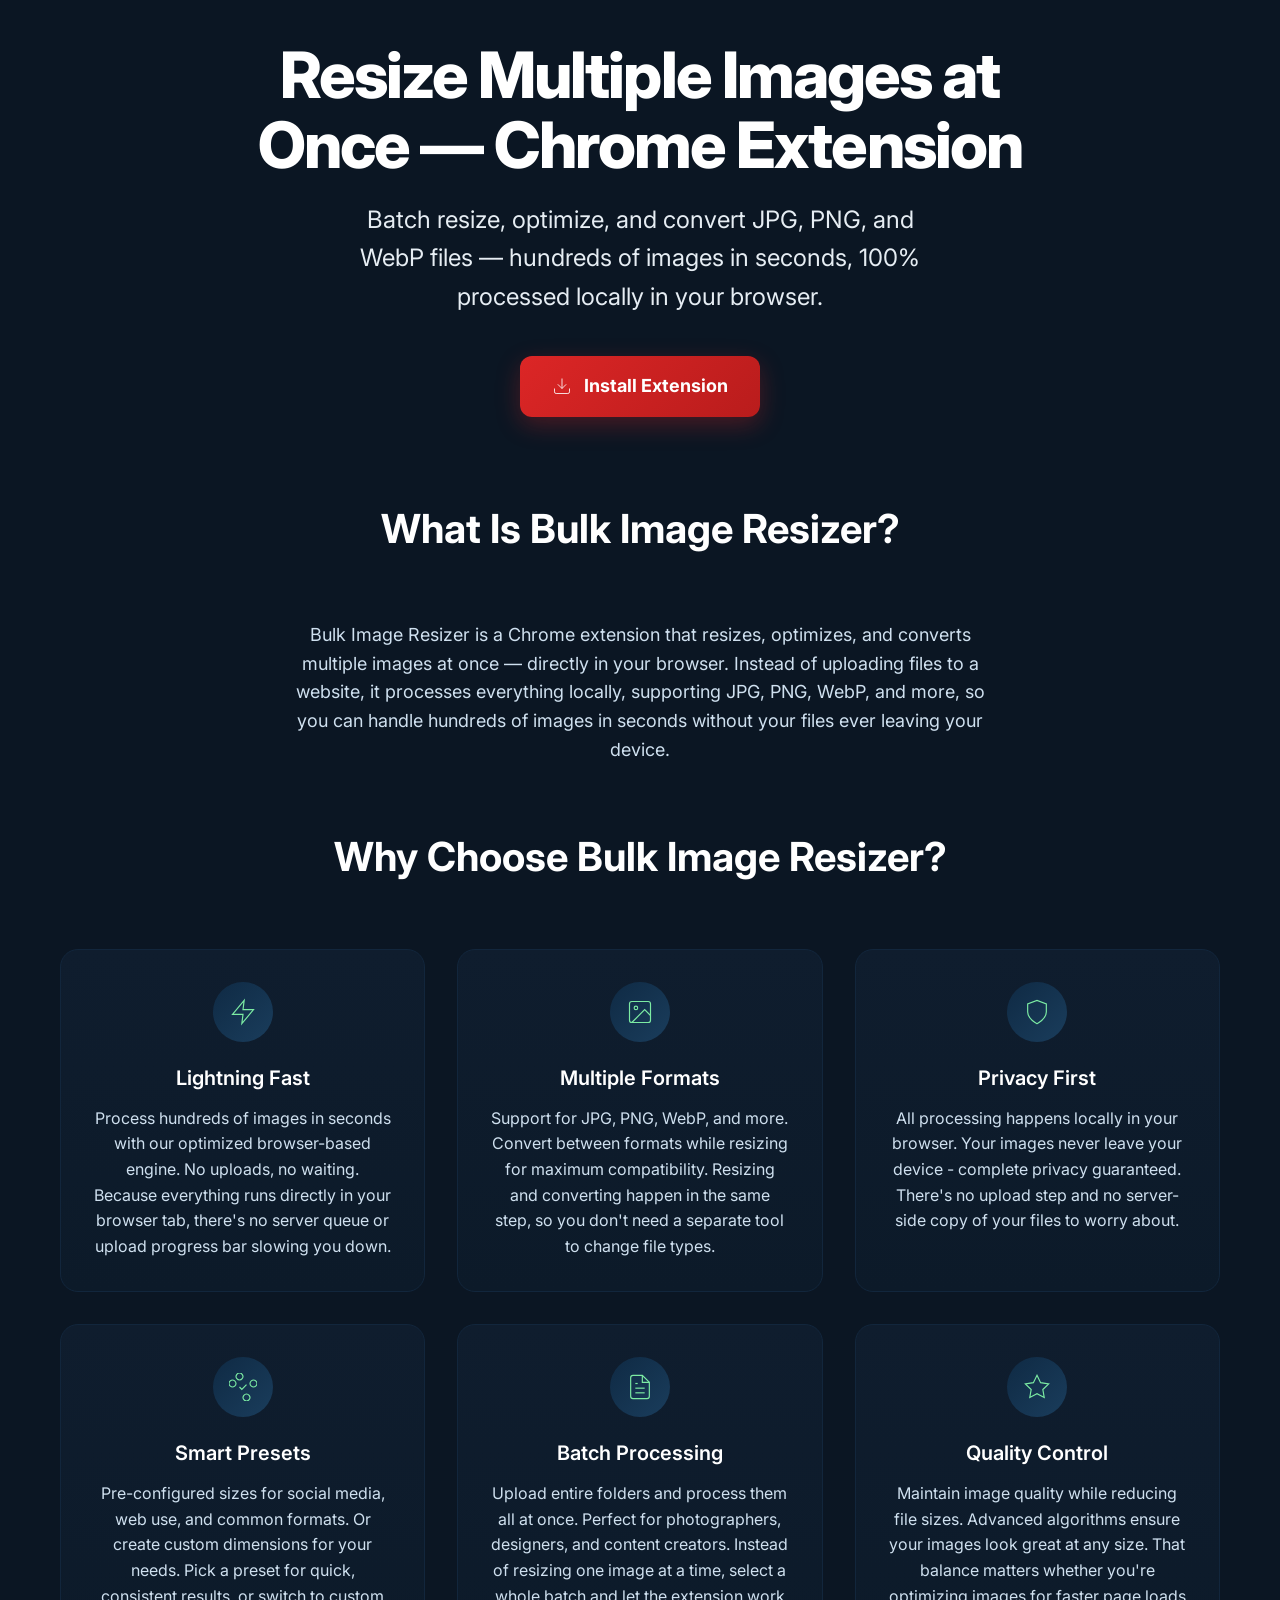
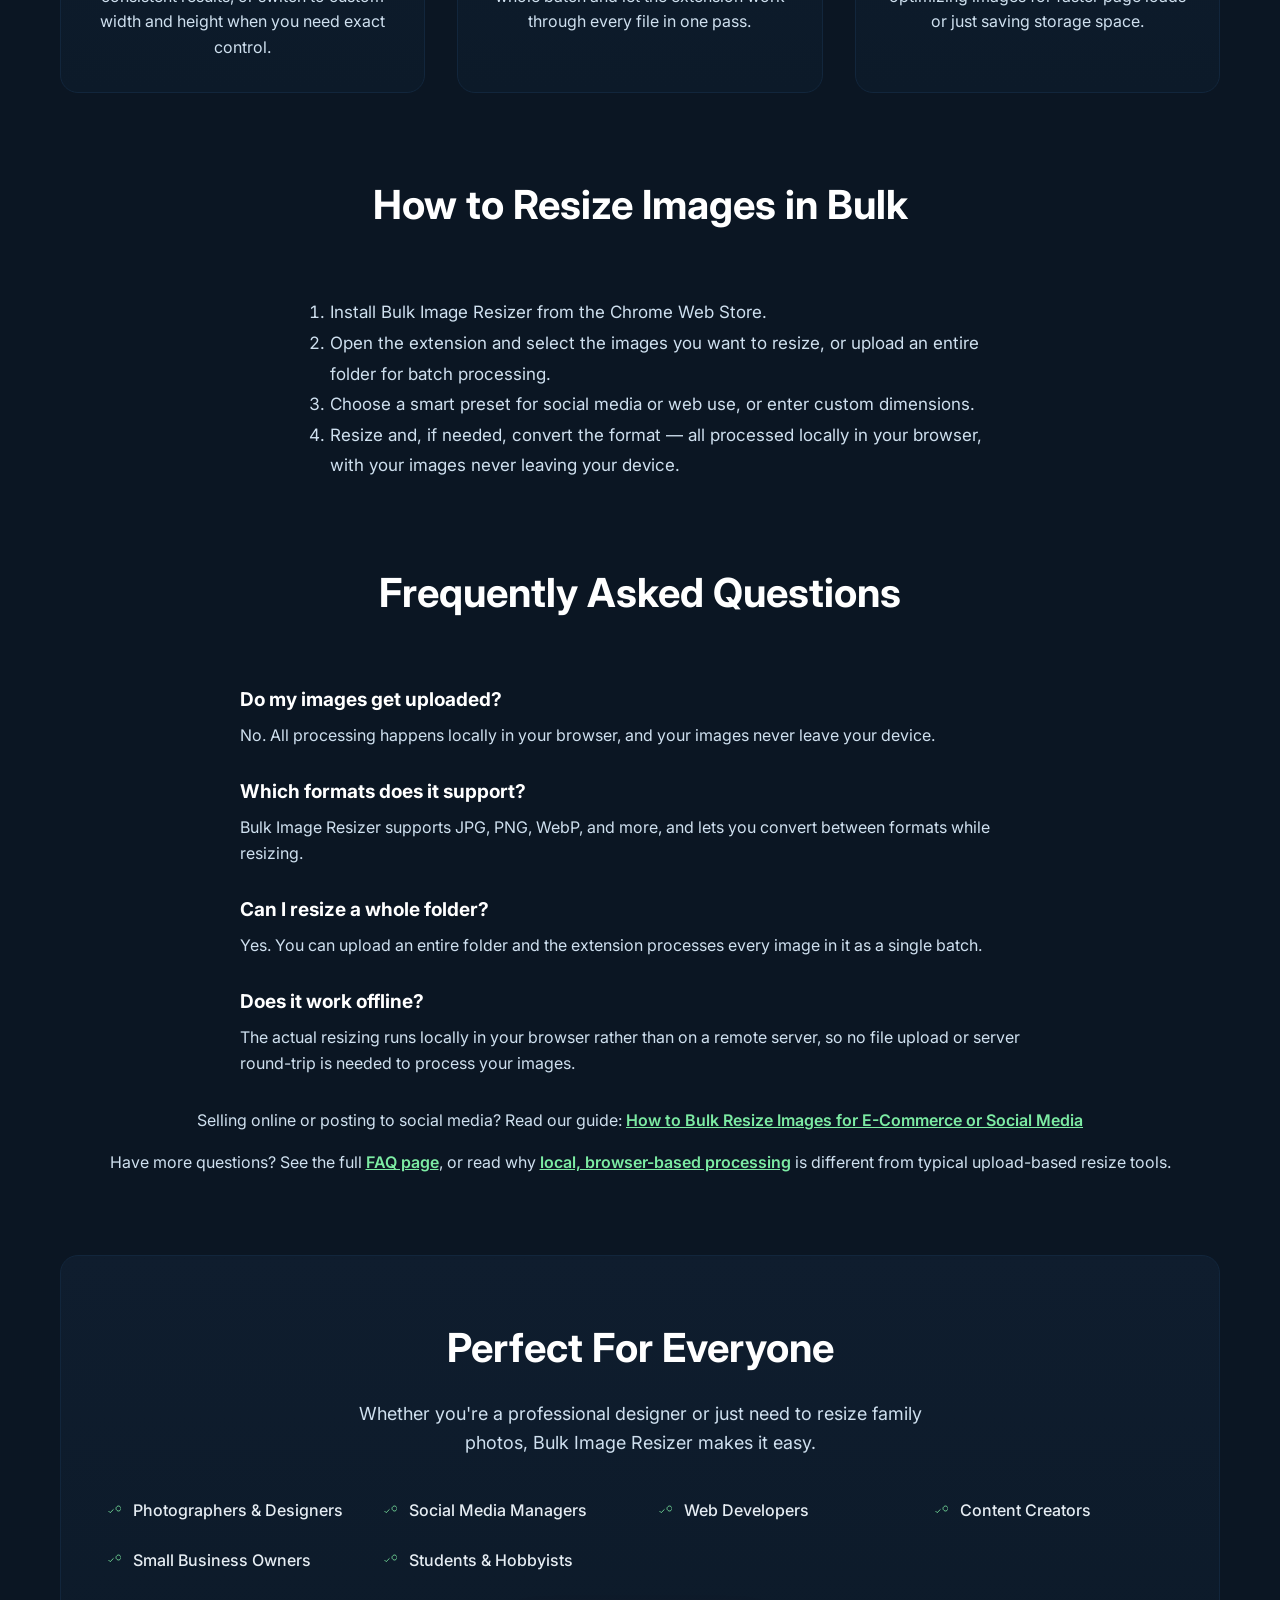
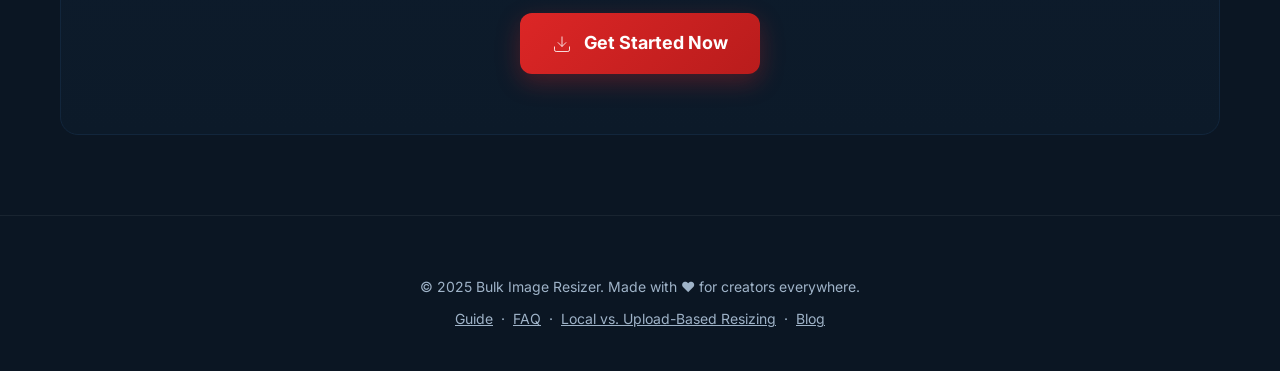
==== commit 039ac87c: "feat(blog): add blog section with 3 articles on image sizing and formats Adds /blog/ (index + 3 full" ====
--- a/index.html
+++ b/index.html
@@ -561,7 +561,7 @@
     <div class="container">
       <p>© 2025 Bulk Image Resizer. Made with ❤️ for creators everywhere.</p>
       <p style="margin-top:10px;">
-        <a href="/guide/">Guide</a> &nbsp;·&nbsp; <a href="/faq/">FAQ</a> &nbsp;·&nbsp; <a href="/local-processing/">Local vs. Upload-Based Resizing</a>
+        <a href="/guide/">Guide</a> &nbsp;·&nbsp; <a href="/faq/">FAQ</a> &nbsp;·&nbsp; <a href="/local-processing/">Local vs. Upload-Based Resizing</a> &nbsp;·&nbsp; <a href="/blog/">Blog</a>
       </p>
     </div>
   </footer>
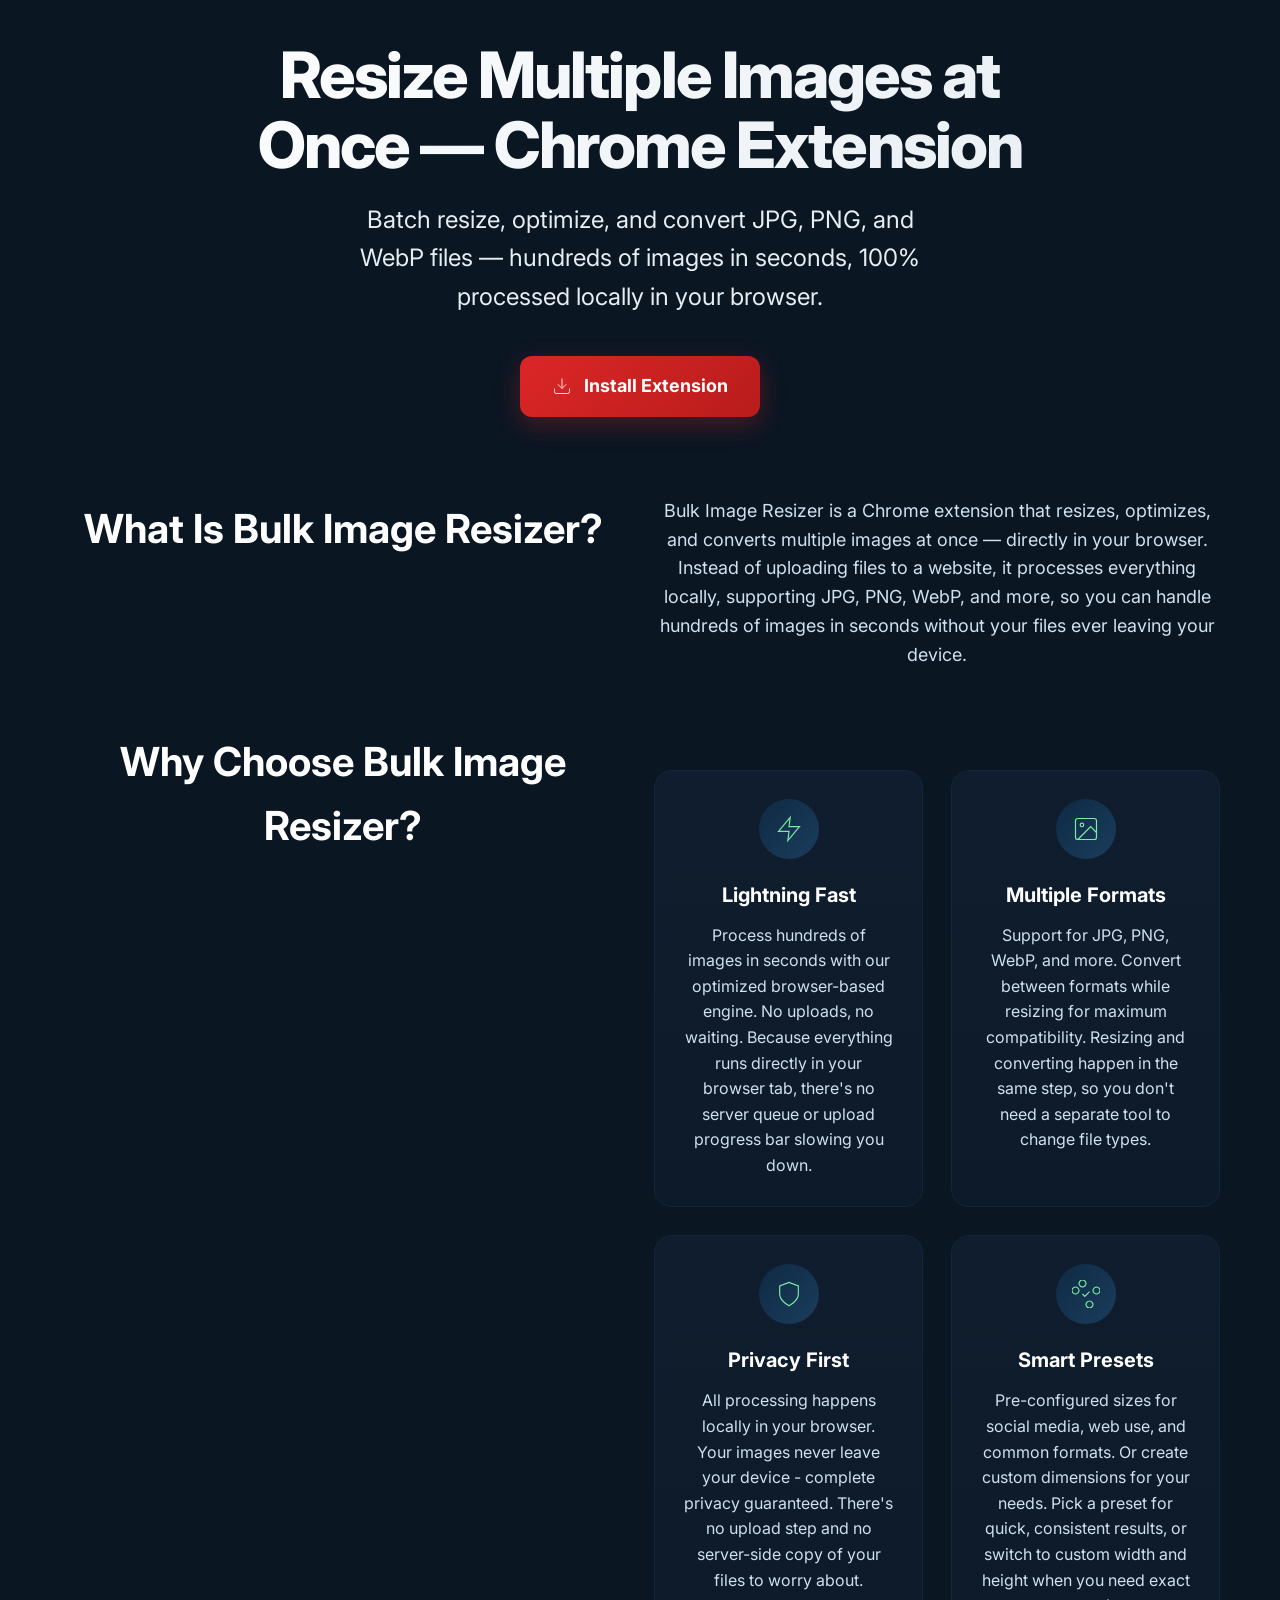
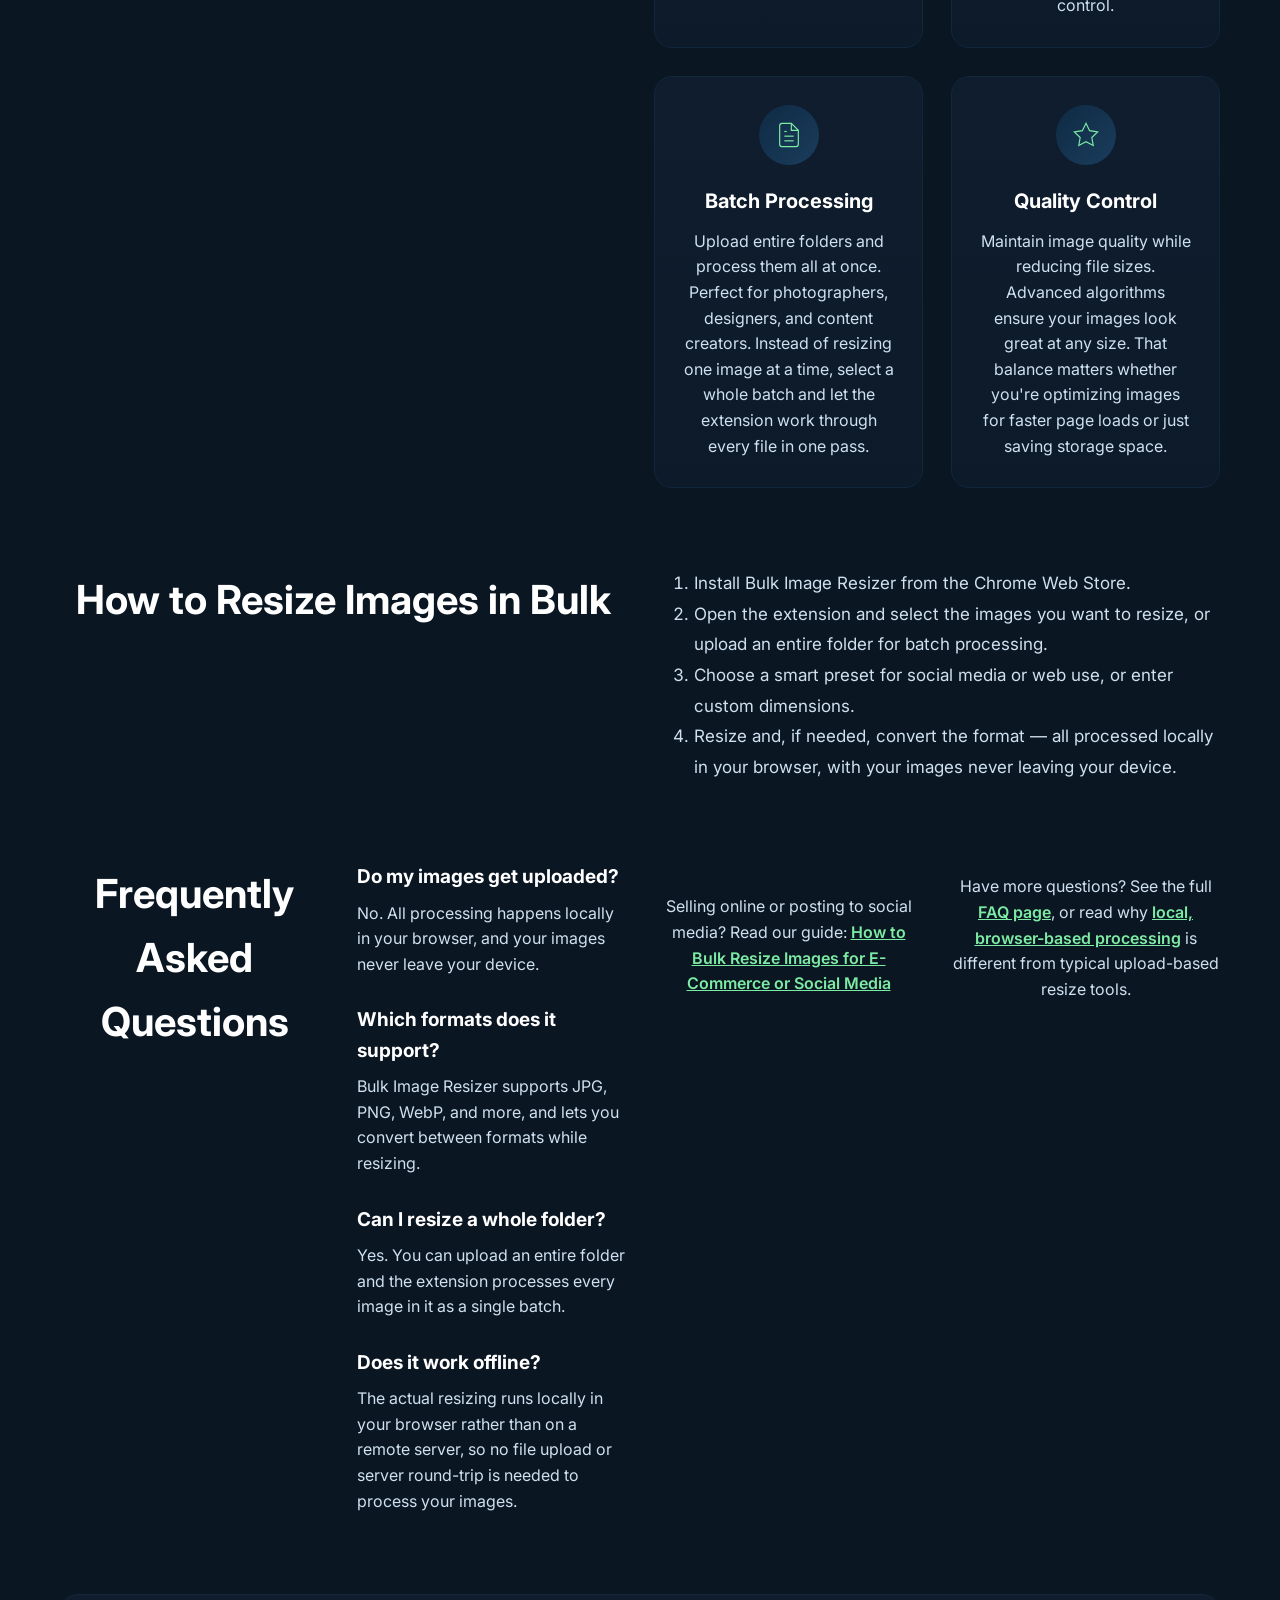
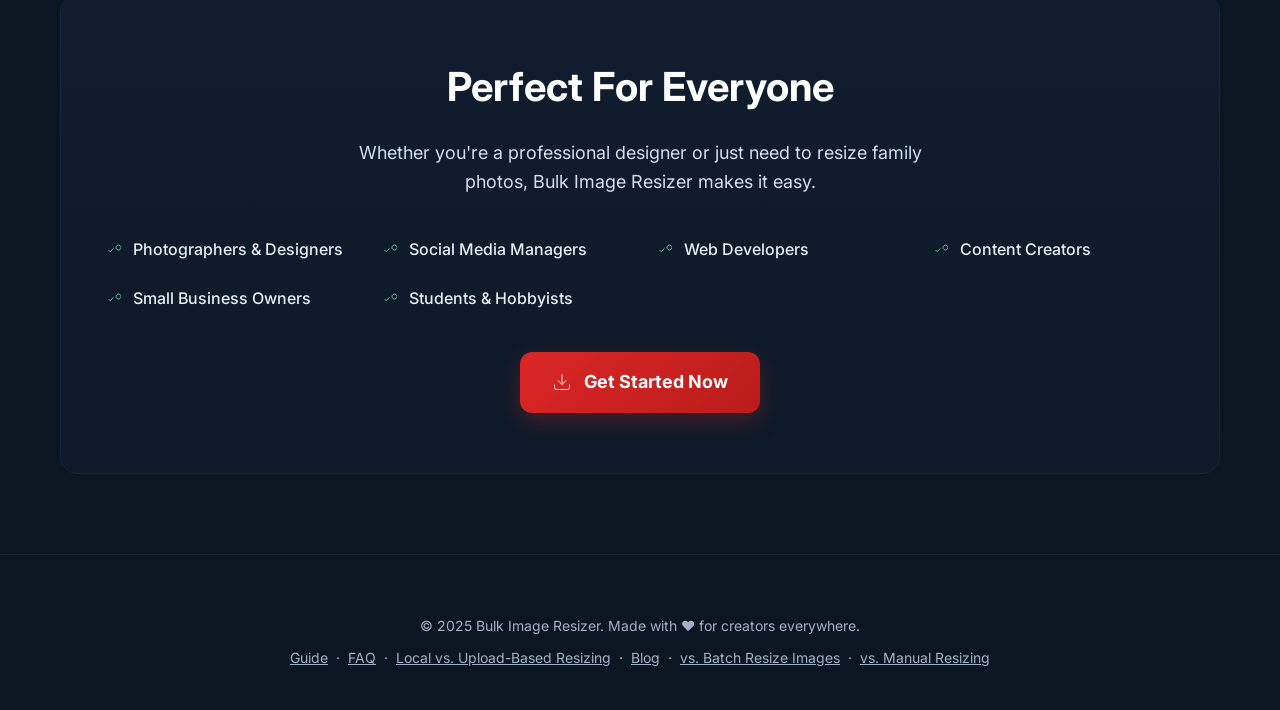
==== commit 90d6cbb8: "feat(seo): add vs-batch-resize-images and vs-manual-resizing comparisons, roll out shared base.css N" ====
--- a/index.html
+++ b/index.html
@@ -102,31 +102,11 @@
   <link rel="preconnect" href="https://fonts.gstatic.com" crossorigin>
   <link href="https://fonts.googleapis.com/css2?family=Inter:wght@400;500;600;700;800&display=swap" rel="stylesheet">
 
+  <link rel="stylesheet" href="/shared/base.css" />
+
   <style>
     :root{
-      --brand:#0A1625;
-      --body:#0b1623;
-      --card-bg:#0f1d2e;
-      --card-bg-2:#0c1a29;
-      --card-border:#12263c;
-      --text-hero:#e6edf3;
-      --text-muted:#cfe0ef;
-      --muted:#9fb3c8;
-      --accent:#7ceba3;
-      --accent-hover:#6dd49a;
-      --radius:18px;
-      --shadow:0 24px 60px rgba(0,0,0,.35), 0 3px 10px rgba(0,0,0,.25);
       --shadow-lg:0 32px 80px rgba(0,0,0,.4), 0 4px 16px rgba(0,0,0,.3);
-    }
-
-    *{box-sizing:border-box}
-    html,body{height:100%}
-    body{
-      margin:0;
-      font-family: Inter, system-ui, -apple-system, "Segoe UI", Roboto, Helvetica, Arial, sans-serif;
-      background: var(--body);
-      color:#dbe7f3;
-      line-height: 1.6;
     }
 
     .container{
@@ -135,14 +115,19 @@
       padding: 0 20px;
     }
 
-    /* Header */
+    /* Header (page-unique: this site has no top nav bar, header just wraps the hero —
+       reset the sticky nav styling from base.css's .header since it doesn't apply here) */
     .header{
       padding: 40px 0 60px;
       text-align: center;
+      position: static;
+      background: none;
+      border-bottom: none;
     }
 
     .hero{
       margin-bottom: 20px;
+      padding: 0;
     }
 
     .hero h1{
@@ -205,22 +190,6 @@
       color: #fff;
     }
 
-    .features-grid{
-      display: grid;
-      grid-template-columns: repeat(auto-fit, minmax(300px, 1fr));
-      gap: 32px;
-      margin-bottom: 60px;
-    }
-
-    .feature-card{
-      background: linear-gradient(180deg, var(--card-bg), var(--card-bg-2));
-      border: 1px solid var(--card-border);
-      border-radius: var(--radius);
-      padding: 32px;
-      text-align: center;
-      transition: all 0.3s ease;
-    }
-
     .feature-card:hover{
       transform: translateY(-4px);
       box-shadow: var(--shadow-lg);
@@ -242,20 +211,6 @@
       width: 28px;
       height: 28px;
     }
-
-    .feature-card h3{
-      font-size: 20px;
-      font-weight: 600;
-      margin: 0 0 12px;
-      color: #fff;
-    }
-
-    .feature-card p{
-      color: var(--text-muted);
-      margin: 0;
-      font-size: 16px;
-    }
-
 
     /* Benefits Section */
     .benefits{
@@ -561,7 +516,7 @@
     <div class="container">
       <p>© 2025 Bulk Image Resizer. Made with ❤️ for creators everywhere.</p>
       <p style="margin-top:10px;">
-        <a href="/guide/">Guide</a> &nbsp;·&nbsp; <a href="/faq/">FAQ</a> &nbsp;·&nbsp; <a href="/local-processing/">Local vs. Upload-Based Resizing</a> &nbsp;·&nbsp; <a href="/blog/">Blog</a>
+        <a href="/guide/">Guide</a> &nbsp;·&nbsp; <a href="/faq/">FAQ</a> &nbsp;·&nbsp; <a href="/local-processing/">Local vs. Upload-Based Resizing</a> &nbsp;·&nbsp; <a href="/blog/">Blog</a> &nbsp;·&nbsp; <a href="/vs-batch-resize-images/">vs. Batch Resize Images</a> &nbsp;·&nbsp; <a href="/vs-manual-resizing/">vs. Manual Resizing</a>
       </p>
     </div>
   </footer>
--- a/shared/base.css
+++ b/shared/base.css
@@ -0,0 +1,542 @@
+/* Shared base.css — common structure/behavior across all 4 product sites.
+   Only --accent is overridden per site; everything else stays identical so the
+   4 copies can be diffed/kept in sync. Load this BEFORE the page's own <style>
+   block, which should only contain what's unique to that page. */
+
+:root {
+  --brand: #0A1625;
+  --body: #0b1623;
+  --card-bg: #0f1d2e;
+  --card-bg-2: #0c1a29;
+  --card-border: #12263c;
+  --text-hero: #e6edf3;
+  --text-muted: #cfe0ef;
+  --muted: #9fb3c8;
+  --radius: 18px;
+  --accent: #7ceba3; /* bulk-image-resizer brand accent (green) */
+  --accent-hover: color-mix(in srgb, var(--accent) 85%, black);
+  --accent-light: color-mix(in srgb, var(--accent) 75%, white);
+  --shadow: 0 24px 60px rgba(0, 0, 0, .35), 0 3px 10px rgba(0, 0, 0, .25);
+  --shadow-sm: 0 8px 25px rgba(0, 0, 0, .2);
+  --container-max: 1200px;
+  --gap-section: clamp(40px, 8vw, 80px);
+}
+
+* { box-sizing: border-box; }
+html, body { height: 100%; }
+body {
+  margin: 0;
+  font-family: Inter, system-ui, -apple-system, "Segoe UI", Roboto, Helvetica, Arial, sans-serif;
+  background: var(--body);
+  color: #dbe7f3;
+  line-height: 1.6;
+}
+
+/* ---------- Shared layout containers ---------- */
+
+.wrap,
+.main {
+  max-width: var(--container-max);
+  margin: 0 auto;
+  padding: 0 20px;
+}
+
+.article {
+  max-width: 780px;
+  margin: 0 auto;
+}
+
+/* ---------- Header / nav ---------- */
+
+.header {
+  background: linear-gradient(180deg, var(--card-bg), var(--card-bg-2));
+  border-bottom: 1px solid var(--card-border);
+  padding: 20px 0;
+  position: sticky;
+  top: 0;
+  z-index: 100;
+}
+
+.header-content {
+  max-width: var(--container-max);
+  margin: 0 auto;
+  padding: 0 20px;
+  display: flex;
+  align-items: center;
+  justify-content: space-between;
+  gap: 16px;
+}
+
+.logo {
+  display: flex;
+  align-items: center;
+  gap: 12px;
+  font-size: 20px;
+  font-weight: 700;
+  color: #fff;
+  text-decoration: none;
+  flex-shrink: 0;
+}
+
+.logo-icon {
+  width: 32px;
+  height: 32px;
+  background: var(--accent);
+  border-radius: 8px;
+  display: flex;
+  align-items: center;
+  justify-content: center;
+  color: white;
+  font-weight: 800;
+  flex-shrink: 0;
+}
+
+.nav {
+  display: flex;
+  gap: 24px;
+  align-items: center;
+  flex-wrap: wrap;
+  justify-content: flex-end;
+}
+
+.nav-link,
+.nav a {
+  color: var(--text-muted);
+  text-decoration: none;
+  font-weight: 500;
+  transition: color 0.2s;
+}
+
+.nav-link:hover,
+.nav a:hover {
+  color: #fff;
+}
+
+.cta-button {
+  background: linear-gradient(135deg, var(--accent), var(--accent-hover));
+  color: white;
+  padding: 12px 24px;
+  border-radius: 12px;
+  text-decoration: none;
+  font-weight: 600;
+  transition: all 0.2s;
+  box-shadow: var(--shadow-sm);
+  white-space: nowrap;
+}
+
+.cta-button:hover {
+  transform: translateY(-2px);
+  box-shadow: 0 12px 35px rgba(0, 0, 0, 0.3);
+}
+
+/* ---------- Hero ---------- */
+
+.hero {
+  text-align: center;
+  padding: 80px 0 60px;
+}
+
+.hero h1 {
+  font-size: clamp(30px, 5vw, 56px);
+  font-weight: 800;
+  line-height: 1.2;
+  margin: 0 0 20px;
+  background: linear-gradient(135deg, #fff, var(--text-hero));
+  -webkit-background-clip: text;
+  -webkit-text-fill-color: transparent;
+  background-clip: text;
+}
+
+.hero .meta {
+  color: var(--muted);
+  font-size: 15px;
+  margin-bottom: 20px;
+}
+
+.hero p {
+  font-size: clamp(17px, 2.5vw, 22px);
+  color: var(--text-muted);
+  margin: 0 0 32px;
+  max-width: 680px;
+  margin-left: auto;
+  margin-right: auto;
+}
+
+.hero-cta {
+  display: flex;
+  gap: 16px;
+  justify-content: center;
+  flex-wrap: wrap;
+}
+
+.btn-primary {
+  background: linear-gradient(135deg, var(--accent), var(--accent-hover));
+  color: white;
+  padding: 16px 32px;
+  border-radius: 16px;
+  text-decoration: none;
+  font-weight: 700;
+  font-size: 18px;
+  transition: all 0.2s;
+  box-shadow: var(--shadow);
+  text-align: center;
+}
+
+.btn-primary:hover {
+  transform: translateY(-3px);
+  box-shadow: 0 20px 50px rgba(0, 0, 0, 0.4);
+}
+
+.btn-secondary {
+  background: transparent;
+  color: var(--text-muted);
+  padding: 16px 32px;
+  border: 2px solid var(--card-border);
+  border-radius: 16px;
+  text-decoration: none;
+  font-weight: 600;
+  font-size: 18px;
+  transition: all 0.2s;
+  text-align: center;
+}
+
+.btn-secondary:hover {
+  border-color: var(--accent);
+  color: var(--accent);
+}
+
+/* ---------- Section headers ---------- */
+
+.section-header {
+  text-align: center;
+  margin-bottom: 60px;
+}
+
+.section-title {
+  font-size: clamp(28px, 4vw, 44px);
+  font-weight: 800;
+  margin: 0 0 16px;
+  color: #fff;
+}
+
+.section-subtitle {
+  font-size: clamp(16px, 2vw, 20px);
+  color: var(--text-muted);
+  margin: 0;
+  max-width: 700px;
+  margin-left: auto;
+  margin-right: auto;
+}
+
+/* ---------- Feature / card grids (mobile-safe: no minmax(300px,...) on narrow screens) ---------- */
+
+.features-grid,
+.features {
+  display: grid;
+  grid-template-columns: repeat(auto-fit, minmax(260px, 1fr));
+  gap: 28px;
+  margin-top: 40px;
+}
+
+.feature-card {
+  background: linear-gradient(180deg, var(--card-bg), var(--card-bg-2));
+  border: 1px solid var(--card-border);
+  border-radius: var(--radius);
+  padding: 28px;
+  text-align: center;
+}
+
+.feature-icon {
+  width: 60px;
+  height: 60px;
+  background: linear-gradient(135deg, var(--accent), var(--accent-light));
+  border-radius: 16px;
+  display: flex;
+  align-items: center;
+  justify-content: center;
+  margin: 0 auto 20px;
+  font-size: 26px;
+}
+
+.feature-title,
+.feature-card h3 {
+  font-size: 20px;
+  font-weight: 700;
+  margin: 0 0 12px;
+  color: #fff;
+}
+
+.feature-description,
+.feature-card p {
+  color: var(--text-muted);
+  margin: 0;
+  line-height: 1.6;
+}
+
+/* ---------- Benefits / checklist ---------- */
+
+.benefits-list {
+  list-style: none;
+  padding: 0;
+  margin: 0;
+}
+
+.benefits-list li {
+  display: flex;
+  align-items: flex-start;
+  gap: 12px;
+  margin-bottom: 16px;
+  color: var(--text-muted);
+}
+
+.benefits-list li::before {
+  content: "✓";
+  color: var(--accent);
+  font-weight: 700;
+  font-size: 18px;
+}
+
+/* ---------- Article body (blog/guide copy) ---------- */
+
+.article-body {
+  padding: 20px 0 60px;
+}
+
+.article-body h2 {
+  font-size: clamp(24px, 3vw, 32px);
+  font-weight: 800;
+  color: #fff;
+  margin: 48px 0 16px;
+}
+
+.article-body h3 {
+  font-size: 20px;
+  font-weight: 700;
+  color: #fff;
+  margin: 32px 0 12px;
+}
+
+.article-body p {
+  font-size: 17px;
+  color: var(--text-muted);
+  margin: 0 0 20px;
+}
+
+.article-body a {
+  color: var(--accent-light);
+}
+
+.article-body ul,
+.article-body ol {
+  color: var(--text-muted);
+  font-size: 17px;
+  padding-left: 24px;
+  margin: 0 0 20px;
+}
+
+.article-body li {
+  margin-bottom: 10px;
+}
+
+.callout {
+  background: linear-gradient(180deg, var(--card-bg), var(--card-bg-2));
+  border: 1px solid var(--card-border);
+  border-radius: var(--radius);
+  padding: 24px 28px;
+  margin: 32px 0;
+}
+
+.callout p {
+  margin: 0;
+}
+
+/* ---------- Comparison tables: desktop = table, mobile (<=768px) = stacked cards ---------- */
+
+.compare-table-wrap,
+.comparison-table-wrap {
+  overflow-x: auto;
+  margin: 32px 0;
+  border: 1px solid var(--card-border);
+  border-radius: var(--radius);
+}
+
+table.compare-table,
+table.comparison-table {
+  width: 100%;
+  border-collapse: collapse;
+  font-size: 16px;
+}
+
+table.compare-table th,
+table.compare-table td,
+table.comparison-table th,
+table.comparison-table td {
+  padding: 16px 18px;
+  text-align: left;
+  border-bottom: 1px solid var(--card-border);
+  color: var(--text-muted);
+}
+
+table.compare-table th,
+table.comparison-table th {
+  background: var(--card-bg-2);
+  color: #fff;
+  font-weight: 700;
+}
+
+table.compare-table tr:last-child td,
+table.comparison-table tr:last-child td {
+  border-bottom: none;
+}
+
+table.compare-table td.dash {
+  color: var(--muted);
+}
+
+.table-footnote {
+  font-size: 14px;
+  color: var(--muted);
+  margin: -12px 0 32px;
+}
+
+/* ---------- CTA / Footer ---------- */
+
+.cta-section {
+  padding: 60px 0;
+  text-align: center;
+  background: linear-gradient(135deg, var(--card-bg), var(--card-bg-2));
+  border-radius: var(--radius);
+  margin: 40px 0;
+}
+
+.cta-section h2 {
+  font-size: clamp(28px, 4vw, 40px);
+  font-weight: 800;
+  margin: 0 0 16px;
+  color: #fff;
+}
+
+.cta-section p {
+  font-size: 18px;
+  color: var(--text-muted);
+  margin: 0 0 32px;
+}
+
+.footer {
+  border-top: 1px solid var(--card-border);
+  padding: 40px 0;
+  text-align: center;
+  color: var(--muted);
+}
+
+.footer a {
+  color: var(--text-muted);
+}
+
+/* ================= Responsive: 3 required breakpoints ================= */
+
+/* Tablet: mainly guard against comparison-table overflow and 2-col grids getting tight */
+@media (max-width: 1024px) {
+  .features-grid,
+  .features {
+    gap: 20px;
+  }
+}
+
+/* Main breakpoint — every page must behave correctly here */
+@media (max-width: 768px) {
+  .header-content {
+    flex-direction: column;
+    gap: 14px;
+    align-items: stretch;
+  }
+
+  .nav {
+    gap: 14px;
+    justify-content: center;
+  }
+
+  .hero {
+    padding: 44px 0 32px;
+  }
+
+  .hero-cta {
+    flex-direction: column;
+    align-items: center;
+  }
+
+  .features-grid,
+  .features {
+    grid-template-columns: 1fr;
+  }
+
+  .section-header {
+    margin-bottom: 36px;
+  }
+
+  /* Comparison tables become stacked cards instead of a horizontally-scrolling table.
+     Requires each <td> to carry data-label="<column header text>" in markup. */
+  .compare-table-wrap table,
+  .comparison-table-wrap table {
+    border: 0;
+  }
+
+  .compare-table-wrap table thead,
+  .comparison-table-wrap table thead {
+    display: none;
+  }
+
+  .compare-table-wrap table tr,
+  .comparison-table-wrap table tr {
+    display: block;
+    border-bottom: 1px solid var(--card-border);
+    padding: 16px 18px;
+  }
+
+  .compare-table-wrap table tr:last-child,
+  .comparison-table-wrap table tr:last-child {
+    border-bottom: 0;
+  }
+
+  .compare-table-wrap table td,
+  .comparison-table-wrap table td {
+    display: block;
+    border-bottom: none;
+    padding: 6px 0;
+  }
+
+  .compare-table-wrap table td[data-label]::before,
+  .comparison-table-wrap table td[data-label]::before {
+    content: attr(data-label);
+    display: block;
+    font-size: 12px;
+    font-weight: 700;
+    text-transform: uppercase;
+    letter-spacing: .04em;
+    color: var(--muted);
+    margin-bottom: 4px;
+  }
+
+  table.compare-table td:first-child,
+  table.comparison-table td:first-child {
+    color: #fff;
+    font-weight: 700;
+  }
+}
+
+/* Small phones */
+@media (max-width: 480px) {
+  .hero {
+    padding: 36px 0 24px;
+  }
+
+  .btn-primary,
+  .btn-secondary,
+  .cta-button {
+    width: 100%;
+  }
+
+  .hero-cta {
+    width: 100%;
+  }
+}
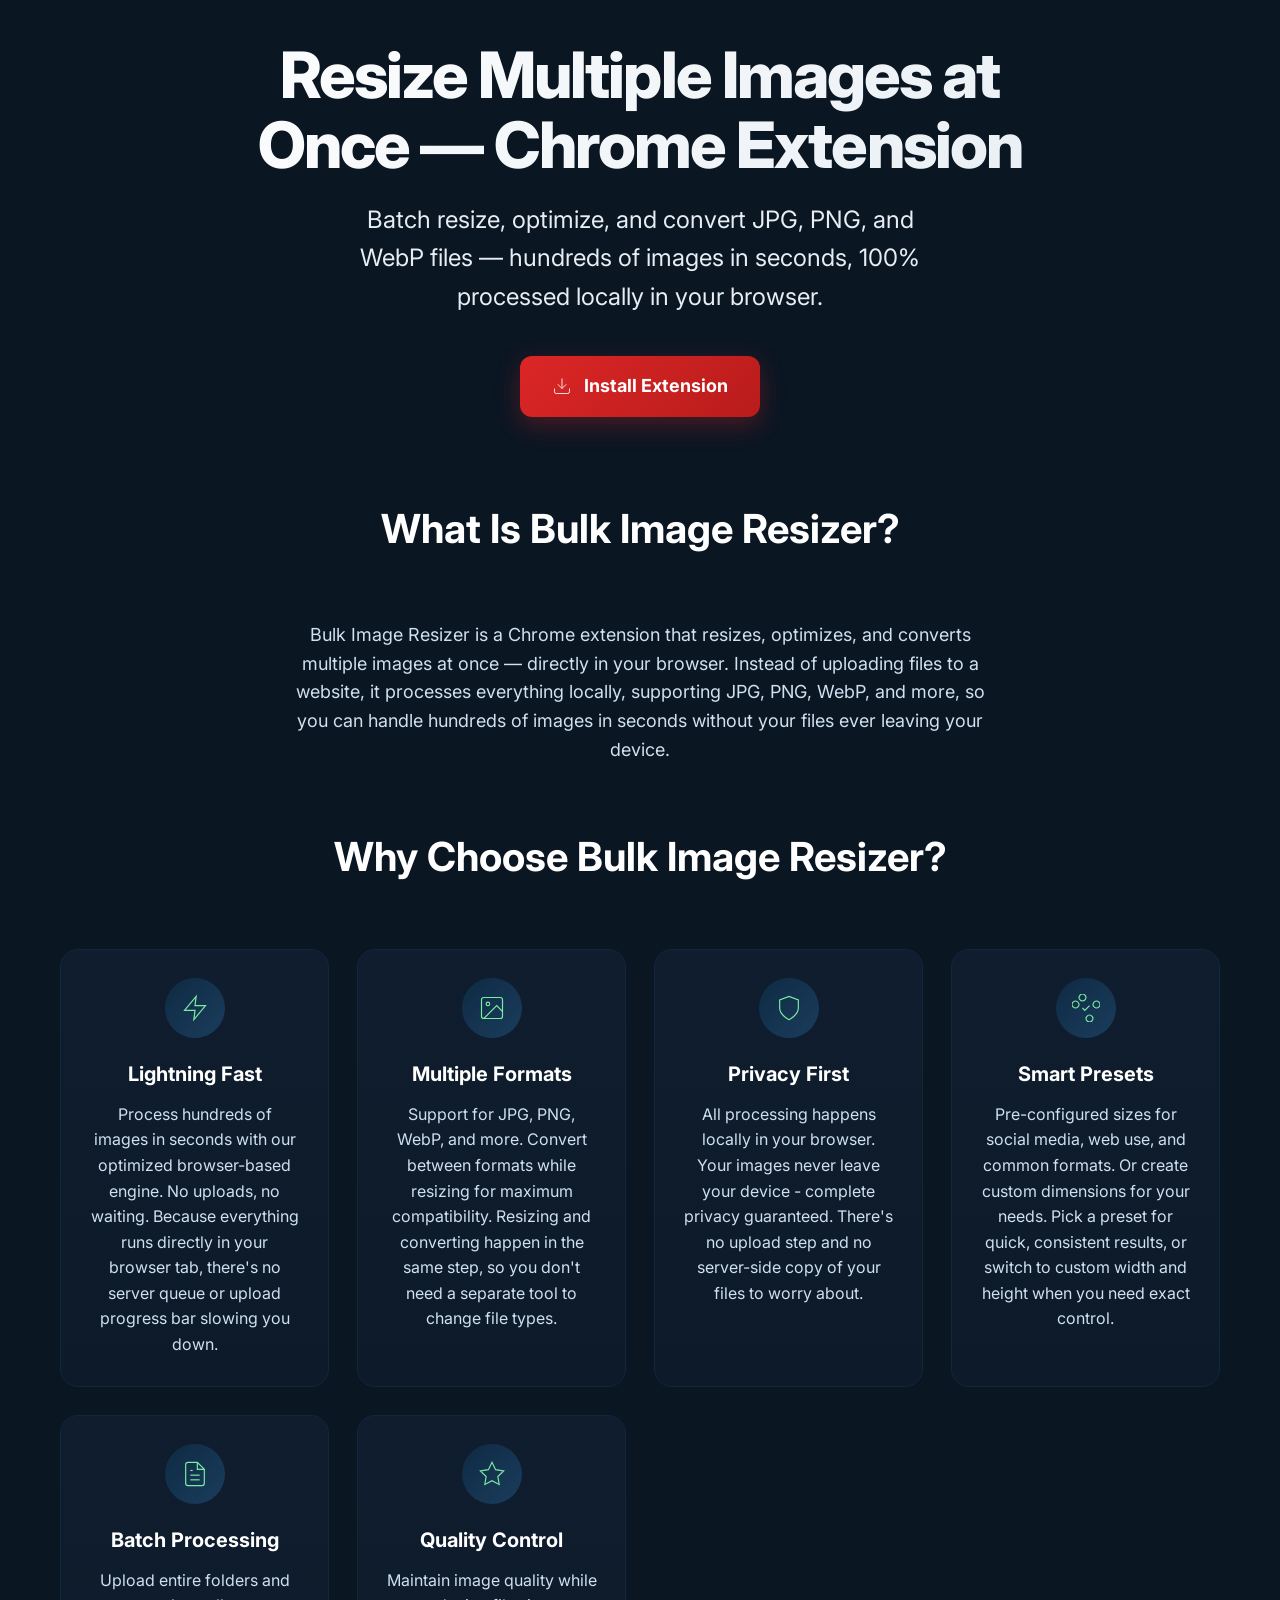
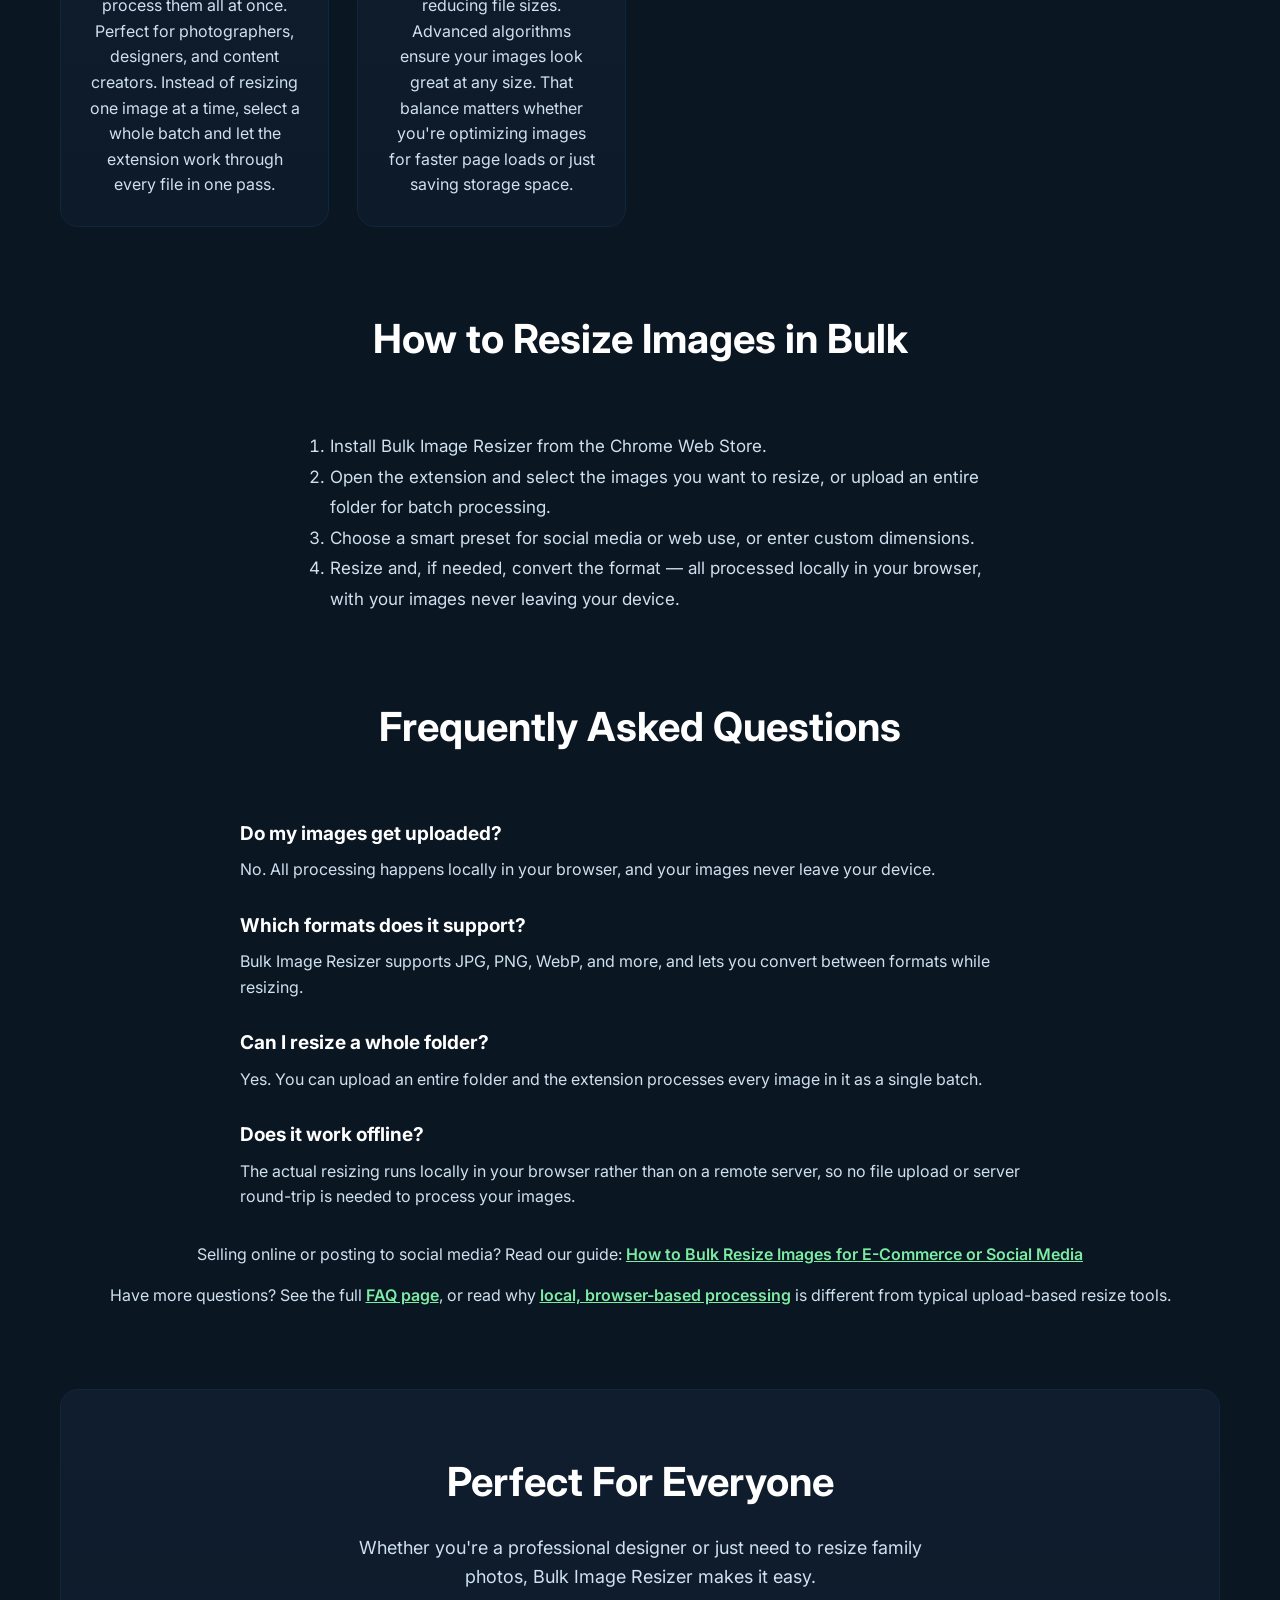
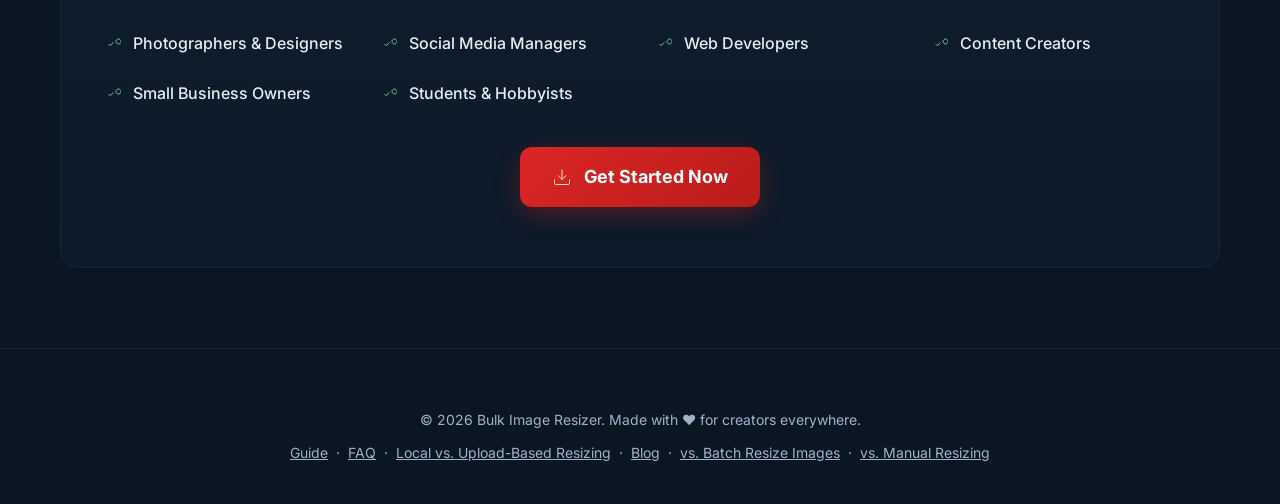
==== commit b31e0cf8: "fix(layout): stop prose/table sections rendering as a 3-column grid Text-only sections used class="f" ====
--- a/index.html
+++ b/index.html
@@ -178,11 +178,11 @@
     }
 
     /* Features Section */
-    .features{
+    .features-section{
       margin: 40px 0 80px;
     }
 
-    .features h2{
+    .features-section h2{
       font-size: clamp(28px, 4vw, 40px);
       font-weight: 700;
       text-align: center;
@@ -286,7 +286,7 @@
         margin-bottom: 60px;
       }
       
-      .features, .screenshots, .benefits{
+      .features-section, .screenshots, .benefits{
         margin: 60px 0;
       }
       
@@ -298,6 +298,7 @@
         grid-template-columns: 1fr;
       }
     }
+
   </style>
 </head>
 <body>
@@ -324,7 +325,7 @@
     </header>
 
     <!-- What Is Section -->
-    <section class="features" style="margin: 0 0 60px;">
+    <section class="features-section" style="margin: 0 0 60px;">
       <h2>What Is Bulk Image Resizer?</h2>
       <p style="max-width:700px;margin:0 auto;color:var(--text-muted);font-size:18px;text-align:center;">
         Bulk Image Resizer is a Chrome extension that resizes, optimizes, and converts multiple images at once — directly in your browser. Instead of uploading files to a website, it processes everything locally, supporting JPG, PNG, WebP, and more, so you can handle hundreds of images in seconds without your files ever leaving your device.
@@ -332,7 +333,7 @@
     </section>
 
     <!-- Features Section -->
-    <section class="features">
+    <section class="features-section">
       <h2>Why Choose Bulk Image Resizer?</h2>
       <div class="features-grid">
         <div class="feature-card">
@@ -408,7 +409,7 @@
     </section>
 
     <!-- How It Works Section -->
-    <section class="features">
+    <section class="features-section">
       <h2>How to Resize Images in Bulk</h2>
       <ol style="max-width:700px;margin:0 auto;color:var(--text-muted);font-size:17px;line-height:1.8;">
         <li>Install Bulk Image Resizer from the Chrome Web Store.</li>
@@ -419,7 +420,7 @@
     </section>
 
     <!-- FAQ Section -->
-    <section class="features">
+    <section class="features-section">
       <h2>Frequently Asked Questions</h2>
       <div style="max-width:800px;margin:0 auto;">
         <div style="margin-bottom:28px;">
@@ -514,7 +515,7 @@
   <!-- Footer -->
   <footer class="footer">
     <div class="container">
-      <p>© 2025 Bulk Image Resizer. Made with ❤️ for creators everywhere.</p>
+      <p>© 2026 Bulk Image Resizer. Made with ❤️ for creators everywhere.</p>
       <p style="margin-top:10px;">
         <a href="/guide/">Guide</a> &nbsp;·&nbsp; <a href="/faq/">FAQ</a> &nbsp;·&nbsp; <a href="/local-processing/">Local vs. Upload-Based Resizing</a> &nbsp;·&nbsp; <a href="/blog/">Blog</a> &nbsp;·&nbsp; <a href="/vs-batch-resize-images/">vs. Batch Resize Images</a> &nbsp;·&nbsp; <a href="/vs-manual-resizing/">vs. Manual Resizing</a>
       </p>
--- a/shared/base.css
+++ b/shared/base.css
@@ -32,6 +32,13 @@
   line-height: 1.6;
 }
 
+/* Fallback colour for unclassed in-text links: the browser default (#0000ee) is
+   unreadable on the dark background. Element-level specificity, so any page or
+   component rule (.nav a, .btn-primary, footer a, ...) still overrides it. */
+a {
+  color: var(--accent-light);
+}
+
 /* ---------- Shared layout containers ---------- */
 
 .wrap,
@@ -110,6 +117,12 @@
 .nav-link:hover,
 .nav a:hover {
   color: #fff;
+}
+
+/* Header-less pages (nav sits directly inside .wrap): centre it and give it breathing room */
+.wrap > .nav {
+  justify-content: center;
+  margin: 40px 0;
 }
 
 .cta-button {
